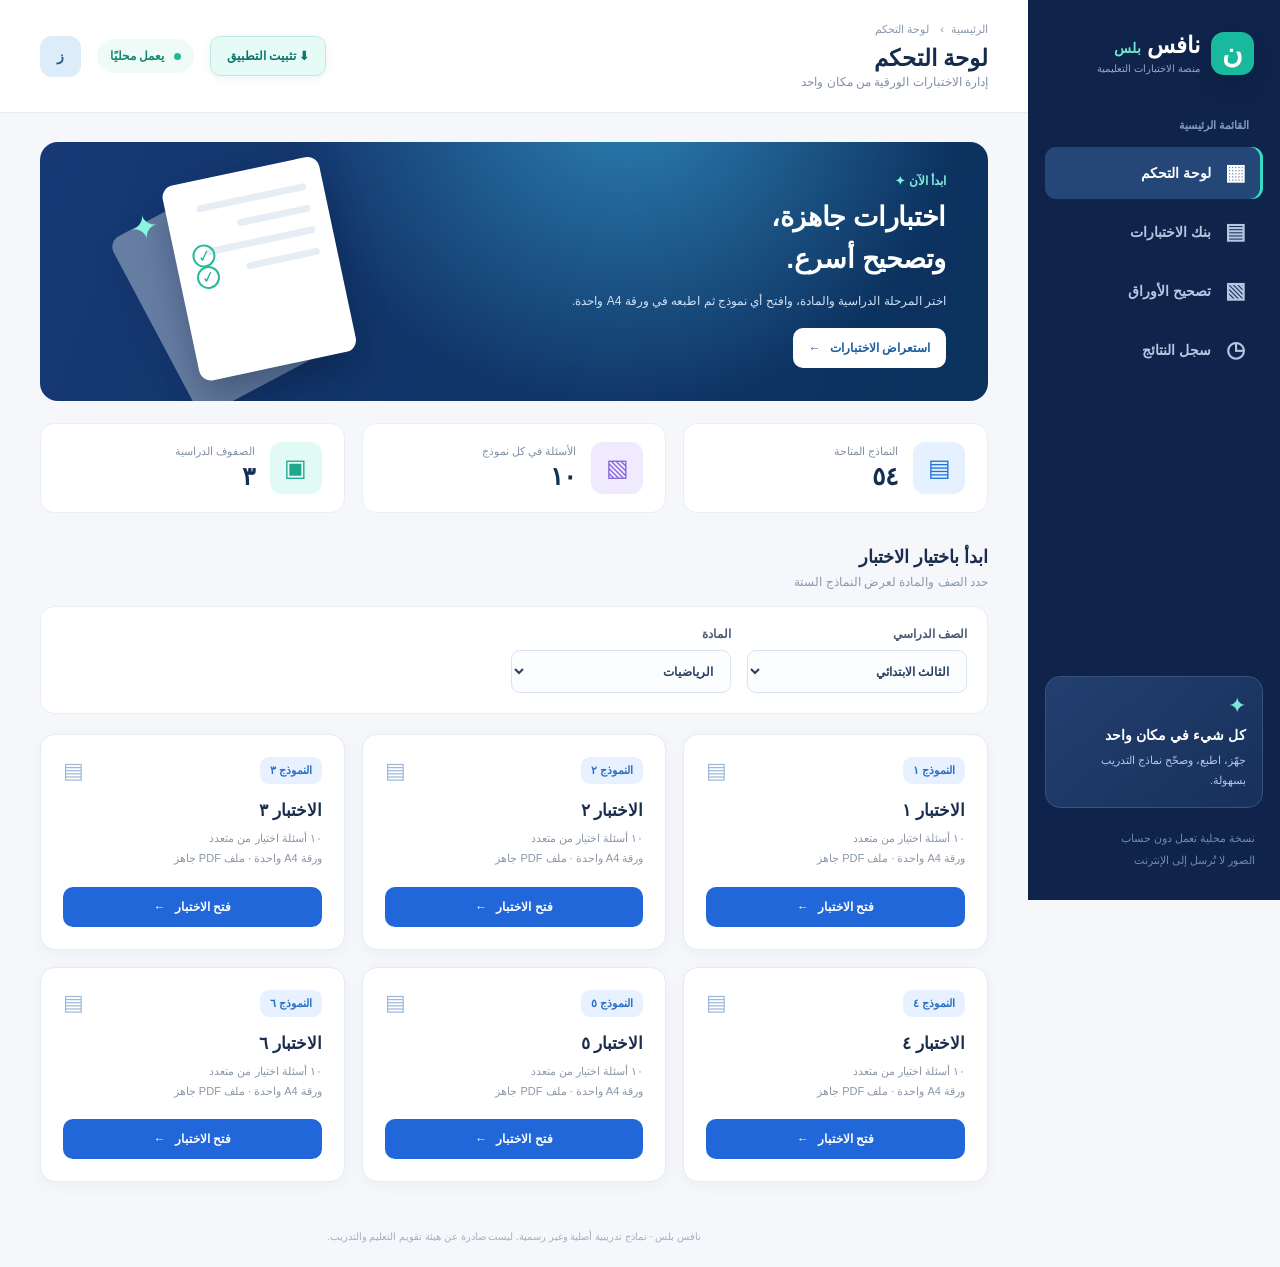
==== index.html @ 35085c88 "Add files via upload" ====
<!doctype html>
<html lang="ar" dir="rtl">
<head>
  <meta charset="utf-8">
  <meta name="viewport" content="width=device-width,initial-scale=1">
  <meta name="theme-color" content="#10234b">
  <link rel="manifest" href="./manifest.webmanifest">
  <link rel="icon" type="image/png" href="./icons/favicon.png">
  <link rel="apple-touch-icon" href="./icons/apple-touch-icon.png">
  <meta name="apple-mobile-web-app-capable" content="yes">
  <meta name="apple-mobile-web-app-status-bar-style" content="default">
  <meta name="apple-mobile-web-app-title" content="نافس بلس">
  <title>نافس بلس | منصة نماذج الاختبارات</title>
  <style>
:root{font-family:Tahoma,Arial,"Noto Sans Arabic",sans-serif;color:#1a2d4d;background:#f5f7fb;font-size:14px}*{box-sizing:border-box}body{margin:0}button,input,select{font:inherit}button,a{cursor:pointer}button{border:0}a{text-decoration:none}h1,h2,h3,p{margin-top:0}.hidden{display:none!important}.app-layout{min-height:100vh;display:flex}.sidebar{width:252px;flex:none;background:#10234b;color:#d3e2f7;min-height:100vh;padding:29px 17px;display:flex;flex-direction:column;position:sticky;top:0;height:100vh}.brand{display:flex;align-items:center;gap:11px;padding:3px 9px 29px}.brand-mark{display:grid;place-items:center;width:43px;height:43px;border-radius:13px;background:#18b99c;color:#fff;font-size:28px;font-weight:bold;box-shadow:0 12px 22px #0819365c}.brand-name{font-size:23px;color:#fff;font-weight:800}.brand-name span{color:#6ee6cf;font-size:14px}.brand small{color:#91a8c9;font-size:10px}.nav-title{color:#819abf;font-size:11px;font-weight:700;margin:15px 14px}.nav-list{display:grid;gap:7px}.nav-item{width:100%;text-align:right;display:flex;align-items:center;gap:12px;border-radius:11px;background:transparent;color:#b5c8e3;padding:13px 15px;font-weight:700}.nav-item:hover{background:#1b3466}.nav-item.selected{background:#244777;color:white;box-shadow:inset -3px 0 #33dcc3}.nav-icon{font-size:22px;width:25px;text-align:center;font-family:Arial}.sidebar-note{margin-top:auto;border:1px solid #37547d;border-radius:15px;padding:16px;background:linear-gradient(140deg,#233f70,#17315b)}.sidebar-note-icon{font-size:22px;color:#79e6db}.sidebar-note strong{color:#fff;display:block;margin:8px 0}.sidebar-note p{font-size:11px;color:#b3c7e7;line-height:1.8;margin:0}.sidebar-bottom{font-size:11px;color:#708bab;line-height:2;padding:19px 8px 0}.workspace{flex:1;min-width:0}.app-header{height:113px;background:white;border-bottom:1px solid #e8edf5;display:flex;align-items:center;justify-content:space-between;padding:18px 40px;gap:20px}.breadcrumbs{color:#8998af;font-size:11px;margin-bottom:9px}.breadcrumbs span{margin:0 4px}.app-header h1{font-size:23px;font-weight:800;margin:0 0 3px;color:#172b4d}.header-sub{font-size:12px;color:#8290a7;margin:0}.header-right{display:flex;gap:16px;align-items:center}.offline-chip{background:#effbf7;color:#198773;padding:10px 13px;border-radius:20px;font-size:12px;font-weight:700}.green-dot{width:7px;height:7px;border-radius:100%;display:inline-block;background:#20b996;margin-left:6px}.user-circle{width:41px;height:41px;border-radius:12px;background:#dcecf8;color:#27578c;font-weight:900}.main-content{padding:29px 40px;max-width:1440px;margin:auto;min-height:calc(100vh - 165px)}.welcome-banner{display:flex;justify-content:space-between;overflow:hidden;position:relative;color:white;padding:32px 42px;border-radius:18px;background:radial-gradient(circle at 62% -25%,#2d83b5 0,transparent 50%),linear-gradient(110deg,#173975,#0b315c);min-height:259px}.eyebrow{font-weight:bold;color:#85ede0;margin-bottom:9px;font-size:12px}.welcome-banner h2{font-size:27px;line-height:1.55;letter-spacing:-.3px;margin:0 0 8px}.welcome-banner p{max-width:420px;color:#d1e2f6;font-size:12px;line-height:2;margin:0 0 15px}.banner-art{position:absolute;left:11%;top:27px;width:235px;height:225px;transform:rotate(-12deg)}.paper-illustration{position:absolute;width:160px;height:199px;background:#fff;border-radius:12px;box-shadow:0 18px 35px #07193355}.p-back{left:0;top:16px;transform:rotate(-16deg);opacity:.35}.p-front{left:38px;top:0;padding:25px 17px}.fake-line{height:7px;width:75px;background:#e7edf5;margin-bottom:15px;border-radius:7px}.fake-line.long{width:112px}.fake-circle{width:23px;height:23px;border-radius:50%;border:2px solid #26b99a;color:#25b399;font-size:16px;display:grid;place-items:center;float:left;margin-top:-5px}.sparkle{position:absolute;left:0;top:15px;font-size:34px;color:#87f8df}.btn{min-height:40px;display:inline-flex;align-items:center;justify-content:center;gap:9px;border-radius:10px;padding:10px 16px;font-weight:750;font-size:12px;transition:transform .12s,box-shadow .12s;white-space:nowrap}.btn:hover{transform:translateY(-1px);box-shadow:0 6px 14px #13346622}.primary-btn{background:#2167d9;color:#fff}.teal-btn{background:#dff9f5;color:#088f7c}.white-btn{background:white;color:#1c5d9c}.outline-btn{border:1px solid #d9e5f3;background:white;color:#376088}.text-btn{background:transparent;color:#396baa;font-weight:bold;padding:10px}.full-width{width:100%}.stats{display:grid;grid-template-columns:repeat(3,minmax(0,1fr));gap:17px;margin:22px 0 33px}.stat{display:flex;align-items:center;gap:15px;border:1px solid #e9edf5;background:white;padding:18px 22px;border-radius:14px}.stat-icon{display:grid;place-items:center;border-radius:12px;font-size:24px;width:52px;height:52px;flex:none}.stat-icon.blue{background:#e5f1ff;color:#2273d7}.stat-icon.purple{background:#f0eaff;color:#8366d9}.stat-icon.green{background:#e2faf5;color:#20a78d}.stat small{display:block;color:#8291a6;font-size:11px}.stat strong{display:block;font-size:25px;color:#152f54;margin-top:4px}.section-head{display:flex;align-items:center;justify-content:space-between;gap:16px;margin:0 0 17px}.section-head h2{font-size:18px;margin:0 0 7px}.section-head p{font-size:12px;color:#8b98ab;margin:0}.tag{font-weight:bold;border-radius:20px;padding:9px 13px;font-size:11px;display:inline-block}.tag-blue{background:#e6f0fd;color:#3269b1}.tag-green{background:#e4f7ee;color:#148c67}.selectors{display:flex;flex-wrap:wrap;gap:16px;background:white;border-radius:14px;padding:20px;border:1px solid #e8edf6;margin-bottom:20px}.selectors label{display:grid;gap:9px;min-width:220px;color:#4c5b75;font-weight:800;font-size:12px}.selectors select,.grade-config select,.student-name input{height:43px;outline:none;border-radius:9px;background:#fbfdff;padding:0 13px;border:1px solid #dae4f1;color:#294063}.selectors select:focus,.grade-config select:focus,.student-name input:focus{border-color:#3980dc;box-shadow:0 0 0 3px #2977db18}.exam-grid{display:grid;grid-template-columns:repeat(3,minmax(0,1fr));gap:17px}.exam-card{background:white;border:1px solid #e4ebf4;border-radius:15px;padding:22px;box-shadow:0 4px 16px #1a35500a;transition:border-color .2s,transform .2s}.exam-card:hover{border-color:#9abbe8;transform:translateY(-2px)}.exam-card-top{display:flex;align-items:center;justify-content:space-between}.exam-number{font-weight:800;background:#e8f1ff;color:#2b70c4;border-radius:9px;padding:7px 10px;font-size:11px}.exam-card-icon{font-size:22px;color:#9cb9db}.exam-card h3{margin:16px 0 7px;font-size:17px}.exam-card p{color:#8b97a8;font-size:11px;line-height:1.85;margin:0 0 18px}.exam-card .btn{width:100%}.detail-toolbar{display:flex;justify-content:space-between;align-items:center;margin:0 0 18px}.detail-intro{background:white;border:1px solid #e6ecf4;border-radius:14px;padding:21px 25px;display:flex;align-items:center;justify-content:space-between;gap:15px}.detail-intro h2{font-size:18px;margin-bottom:7px}.detail-intro p{margin:0;color:#8b97ab;font-size:12px}.detail-actions{display:flex;flex-wrap:wrap;gap:8px}.paper-scroll{overflow-x:auto;padding:26px 4px}.exam-sheet{width:210mm;height:297mm;background:white;box-shadow:0 14px 42px #122a4b1e;margin:0 auto;flex:none;color:#182e4b;font-family:Tahoma,Arial,"Noto Sans Arabic",sans-serif;font-size:10.5pt;direction:rtl;position:relative;overflow:hidden;padding:11mm 14mm 9mm}.sheet-topline{display:flex;justify-content:space-between;align-items:center;height:11mm;border-bottom:1px solid #c6d6e2;color:#657a8c;font-size:8pt}.sheet-logo{font-weight:900;color:#153f73;font-size:14pt}.sheet-logo i{font-style:normal;color:#20ae95}.sheet-head{text-align:center;height:37mm;padding:3mm 0 1.5mm}.sheet-head h2{font-size:16pt;margin:0 0 2mm}.sheet-head p{font-size:9pt;color:#547086;margin:0}.sheet-data{display:flex;justify-content:space-between;gap:6mm;font-size:9pt;margin-top:4mm;color:#29435b}.sheet-instr{background:#f4f8fc;border:1px solid #dde8f0;border-radius:5px;padding:2.3mm 3mm;font-size:8.7pt;height:10mm;display:flex;align-items:center;margin-bottom:1.5mm}.questions-list{height:201mm;display:grid;grid-template-rows:repeat(10,minmax(0,1fr))}.question-line{min-height:0;padding:1.15mm 1mm;border-bottom:1px dashed #d9e1e8;display:flex;flex-direction:column;justify-content:center;gap:1.9mm}.question-text{font-weight:700;font-size:9.7pt;line-height:1.45;white-space:normal}.opt-list{display:grid;grid-template-columns:repeat(4,minmax(0,1fr));gap:2.1mm;align-items:start}.opt{display:flex;align-items:flex-start;gap:1.6mm;min-width:0;font-size:8.3pt;line-height:1.4;color:#344c61}.opt .label-text{overflow-wrap:anywhere}.bubble{width:4.4mm;height:4.4mm;border:1.25px solid #263e53;border-radius:50%;display:inline-block;flex:none;background:#fff}.sheet-end{height:13mm;display:flex;align-items:center;justify-content:space-between;font-size:8.5pt;color:#71849b}.sheet-code{font-family:Arial,sans-serif;letter-spacing:.4px;direction:ltr}.hint-card{display:flex;align-items:center;gap:13px;border:1px solid #cbe5ea;background:#eefbfa;border-radius:12px;padding:17px 20px;color:#386d75;line-height:1.8;font-size:12px}.hint-card strong{color:#166b71;white-space:nowrap}.grade-panel{background:white;border:1px solid #e7edf5;border-radius:16px;padding:23px;margin-bottom:20px}.grade-config{display:grid;grid-template-columns:repeat(3,minmax(0,1fr));gap:15px}.grade-config label,.student-name{display:grid;gap:9px;color:#506781;font-size:12px;font-weight:800}.student-name{max-width:440px;margin:20px 0}.student-name span{color:#a1acbb;font-size:10px;font-weight:normal}.drop-area{border:2px dashed #bfd1e6;background:#f9fbff;border-radius:14px;display:grid;place-items:center;text-align:center;padding:33px 18px}.drop-area.drag-over{background:#ecf9f7;border-color:#29b89f}.drop-icon{display:grid;place-items:center;width:57px;height:57px;background:#e7f1ff;color:#477bc2;font-size:31px;border-radius:13px;margin-bottom:14px}.drop-area strong{font-size:16px}.drop-area p{font-size:12px;color:#8c9bac;margin:10px 0 17px}.button-row{display:flex;align-items:center;gap:10px;justify-content:center;flex-wrap:wrap}.sr-input{position:absolute;width:1px;height:1px;opacity:0;overflow:hidden}.scan-layout{display:grid;grid-template-columns:minmax(0,1.3fr) minmax(240px,.7fr);gap:20px;margin:25px 0}.scan-photo{border:1px solid #e5ebf4;border-radius:13px;padding:12px;min-width:0}.scan-photo-top{display:flex;align-items:center;justify-content:space-between;padding:4px 7px 10px}.scan-photo canvas{display:block;width:100%;height:auto;cursor:crosshair;border-radius:7px;border:1px solid #d7e0eb;max-height:none;object-fit:fill}.scan-steps{border:1px solid #dfe9f4;background:#f8fbfe;border-radius:13px;padding:19px}.step-count{font-size:11px;color:#2167d9;font-weight:800}.scan-steps h3{font-size:17px;margin:12px 0}.scan-steps p{font-size:12px;color:#688098;line-height:1.9}.corner-guide{display:grid;gap:10px;margin:15px 0}.corner-guide span{background:white;border:1px solid #e5ecf4;border-radius:8px;padding:9px 12px;font-size:12px}.scan-steps .muted{font-size:11px}.small-message{color:#637f98;font-size:11px;margin-top:14px;text-align:center}.review-head{display:flex;justify-content:space-between;align-items:center;margin:24px 0 15px}.review-head h3{font-size:17px;margin-bottom:6px}.review-head p{font-size:12px;color:#8094ab;margin:0}.score-box{background:#e5faf4;color:#0d866d;border-radius:12px;font-size:21px;font-weight:900;padding:15px 22px;direction:ltr}.review-grid{display:grid;grid-template-columns:repeat(2,minmax(0,1fr));gap:12px}.review-item{border:1px solid #e6edf4;padding:15px;border-radius:10px}.review-item-head{display:flex;justify-content:space-between;align-items:center;gap:9px;font-size:12px;font-weight:800}.mark-chip{font-size:10px;padding:5px 8px;border-radius:7px;background:#f1f5f9;color:#667c91}.mark-chip.correct{background:#dff9ed;color:#00895b}.mark-chip.incorrect{background:#ffede8;color:#c65b3a}.answer-choices{display:flex;flex-wrap:wrap;gap:6px;margin:12px 0 8px}.answer-choices button{border:1px solid #e0e7f0;border-radius:8px;background:#f9fbff;padding:6px 10px;color:#4c6584;min-width:40px}.answer-choices button.picked{background:#dfeeff;border-color:#2582db;color:#185bad;font-weight:bold}.answer-key-note{font-size:10px;color:#8a9daf}.review-footer{display:flex;justify-content:space-between;align-items:center;gap:10px;margin-top:17px;flex-wrap:wrap}.muted{color:#91a1b4;font-size:12px}.history-box{background:white;border:1px solid #e9edf5;border-radius:14px;min-height:230px;padding:23px;overflow:auto}.empty-state{display:grid;place-items:center;text-align:center;min-height:180px;color:#869bb2;gap:7px}.empty-state strong{color:#426182;font-size:16px}.result-table{border-collapse:collapse;width:100%;font-size:12px}.result-table th,.result-table td{text-align:right;padding:12px;border-bottom:1px solid #eef1f6;white-space:nowrap}.result-table th{color:#6a829e;background:#f6f9fc}.result-table td{color:#344761}.app-footer{font-size:10px;color:#a5b0c0;text-align:center;padding:20px 12px 25px}.toast{position:fixed;left:25px;bottom:25px;background:#12365e;color:white;border-radius:11px;padding:12px 18px;box-shadow:0 8px 24px #071d4555;font-size:12px;max-width:400px;transform:translateY(130px);opacity:0;transition:opacity .2s,transform .2s;z-index:100}.toast.show{transform:translateY(0);opacity:1}#printRoot{display:none}#measureBox{position:absolute;top:-3000px;left:-3000px;visibility:hidden;pointer-events:none}#measureBox .exam-sheet{box-shadow:none}
@media(max-width:1150px){.sidebar{width:210px}.main-content{padding:25px}.app-header{padding:19px 25px}.exam-grid{grid-template-columns:repeat(2,minmax(0,1fr))}.banner-art{left:5%}.detail-intro{display:block}.detail-actions{margin-top:18px}}
@media(max-width:740px){.app-layout{display:block}.sidebar{height:auto;min-height:0;width:100%;position:static;padding:10px 14px;display:block}.brand{padding:5px 0 10px}.brand-mark{width:36px;height:36px}.brand-name{font-size:19px}.nav-title,.sidebar-note,.sidebar-bottom{display:none}.nav-list{display:flex;gap:3px;overflow-x:auto}.nav-item{white-space:nowrap;width:auto;padding:10px;font-size:11px}.nav-icon{font-size:16px;width:auto}.app-header{height:auto;padding:15px 18px}.app-header h1{font-size:19px}.header-sub{display:none}.main-content{padding:16px}.header-right{gap:4px}.offline-chip{display:none}.welcome-banner{padding:22px;min-height:230px}.welcome-banner h2{font-size:23px}.banner-art{opacity:.18;left:-20px}.stats{grid-template-columns:repeat(3,minmax(0,1fr));gap:6px;margin:12px 0 24px}.stat{padding:11px 8px;gap:7px}.stat-icon{display:none}.stat small{font-size:9px}.stat strong{font-size:20px}.exam-grid,.review-grid{grid-template-columns:1fr}.selectors{display:grid}.selectors label{min-width:0}.grade-config{grid-template-columns:1fr}.scan-layout{grid-template-columns:1fr}.detail-actions{gap:6px}.detail-actions .btn{padding:9px;font-size:11px}.paper-scroll{padding:10px 0}.exam-sheet{margin:0;transform-origin:top right}.hint-card{display:block}.hint-card strong{display:block;margin-bottom:5px}}
@page{size:A4;margin:0}
@media print{
  html,body{margin:0!important;padding:0!important;background:white!important;-webkit-print-color-adjust:exact;print-color-adjust:exact}
  .app-layout,#measureBox,.toast{display:none!important}
  #printRoot{display:block!important;margin:0!important;padding:0!important;position:absolute!important;top:0;left:0;width:210mm;height:297mm}
  #printRoot .exam-sheet{display:block!important;position:static!important;margin:0!important;box-shadow:none!important;transform:none!important;width:210mm!important;height:297mm!important;overflow:hidden!important}
}


/* Install prompt and mobile platform instructions. */
.install-btn{background:#e7fbf6;color:#0a756b;border:1px solid #beece3;box-shadow:0 2px 10px #2c696a14}
.install-btn[hidden],.install-panel[hidden]{display:none!important}
.install-panel{position:fixed;inset:0;background:rgba(8,22,46,.50);z-index:5000;display:flex;justify-content:center;align-items:center;padding:18px}
.install-dialog{background:#fff;color:#193351;width:min(100%,480px);border-radius:20px;padding:27px 26px 24px;box-shadow:0 24px 90px #0a1e3650;line-height:1.85}
.install-dialog h2{font-size:22px;margin:0 0 7px}
.install-dialog p{font-size:14px;line-height:2;color:#536983;margin:0 0 19px}
.install-dialog .btn{min-width:120px}
@media(max-width:740px){.app-header .header-right{gap:8px}.install-btn{padding:8px 10px;font-size:11px;min-height:35px}.install-dialog{padding:22px}}
</style>
</head>
<body>
<div class="app-layout">
  <aside class="sidebar" id="sidebar">
    <div class="brand"><div class="brand-mark">ن</div><div><div class="brand-name">نافس <span>بلس</span></div><small>منصة الاختبارات التعليمية</small></div></div>
    <div class="nav-title">القائمة الرئيسية</div>
    <nav class="nav-list" aria-label="القائمة الرئيسية">
      <button class="nav-item selected" data-view="home"><span class="nav-icon">▦</span> لوحة التحكم</button>
      <button class="nav-item" data-view="exams"><span class="nav-icon">▤</span> بنك الاختبارات</button>
      <button class="nav-item" data-view="grading"><span class="nav-icon">▧</span> تصحيح الأوراق</button>
      <button class="nav-item" data-view="history"><span class="nav-icon">◷</span> سجل النتائج</button>
    </nav>
    <div class="sidebar-note"><div class="sidebar-note-icon">✦</div><strong>كل شيء في مكان واحد</strong><p>جهّز، اطبع، وصحّح نماذج التدريب بسهولة.</p></div>
    <div class="sidebar-bottom">نسخة محلية تعمل دون حساب<br>الصور لا تُرسل إلى الإنترنت</div>
  </aside>

  <div class="workspace">
    <header class="app-header">
      <div><div class="breadcrumbs">الرئيسية <span>›</span> <span id="crumb">لوحة التحكم</span></div><h1 id="pageTitle">لوحة التحكم</h1><p class="header-sub" id="headerSub">إدارة الاختبارات الورقية من مكان واحد</p></div>
      <div class="header-right"><button id="installAppBtn" type="button" class="btn install-btn">⬇ تثبيت التطبيق</button><span class="offline-chip"><span class="green-dot"></span> يعمل محليًا</span><button class="user-circle" title="وضع الزائر" aria-label="وضع الزائر">ز</button></div>
    </header>

    <main class="main-content">
      <section id="view-home" class="view">
        <div class="welcome-banner"><div><div class="eyebrow">ابدأ الآن ✦</div><h2>اختبارات جاهزة،<br> وتصحيح أسرع.</h2><p>اختر المرحلة الدراسية والمادة، وافتح أي نموذج ثم اطبعه في ورقة A4 واحدة.</p><button id="welcomeStart" class="btn white-btn">استعراض الاختبارات <span>←</span></button></div><div class="banner-art" aria-hidden="true"><div class="paper-illustration p-back"></div><div class="paper-illustration p-front"><div class="fake-line long"></div><div class="fake-line"></div><div class="fake-circle">✓</div><div class="fake-line long"></div><div class="fake-circle">✓</div><div class="fake-line"></div></div><div class="sparkle">✦</div></div></div>
        <div class="stats"><div class="stat"><span class="stat-icon blue">▤</span><div><small>النماذج المتاحة</small><strong>٥٤</strong></div></div><div class="stat"><span class="stat-icon purple">▧</span><div><small>الأسئلة في كل نموذج</small><strong>١٠</strong></div></div><div class="stat"><span class="stat-icon green">▣</span><div><small>الصفوف الدراسية</small><strong>٣</strong></div></div></div>
        <div class="section-head"><div><h2>ابدأ باختيار الاختبار</h2><p>حدد الصف والمادة لعرض النماذج الستة</p></div></div>
        <div id="homeSelectors" class="selectors"></div>
        <div id="homeCards" class="exam-grid"></div>
      </section>

      <section id="view-exams" class="view hidden">
        <div class="section-head"><div><h2>بنك الاختبارات</h2><p>تصفّح النماذج التدريبية حسب الصف والمادة</p></div><span class="tag tag-blue">٦ نماذج لكل مادة</span></div>
        <div id="examSelectors" class="selectors"></div>
        <div id="examCards" class="exam-grid"></div>
      </section>

      <section id="view-detail" class="view hidden">
        <div class="detail-toolbar"><button class="text-btn" id="backToExams">→ رجوع للنماذج</button><span class="tag tag-blue" id="examBreadcrumb"></span></div>
        <div class="detail-intro"><div><h2 id="detailTitle">معاينة ورقة الاختبار</h2><p>ورقة واحدة بحجم A4 ومخصصة للتظليل والتصحيح من الصورة.</p></div><div class="detail-actions"><button id="printBtn" class="btn outline-btn">🖨 طباعة</button><a id="downloadBtn" class="btn primary-btn" href="#" download>↓ حفظ PDF</a><button id="gradeThisBtn" class="btn teal-btn">▧ تصحيح ورقة</button></div></div>
        <div class="paper-scroll"><div id="examSheet" class="exam-sheet"></div></div>
        <div class="hint-card"><strong>نصيحة قبل التصحيح</strong><span>اطبع الورقة بحجم A4 (المقياس ١٠٠٪)، واطلب من الطالب تظليل دائرة واحدة لكل سؤال بالقلم الداكن.</span></div>
      </section>

      <section id="view-grading" class="view hidden">
        <div class="section-head"><div><h2>تصحيح ورقة الطالب</h2><p>ارفع صورة الورقة ثم حدّد زواياها الأربع لقراءة الدوائر المظللة.</p></div><span class="tag tag-green">معالجة داخل جهازك</span></div>
        <div class="grade-panel">
          <div class="grade-config"><label>الصف الدراسي<select id="scanGrade"></select></label><label>المادة<select id="scanSubject"></select></label><label>رقم النموذج<select id="scanExam"></select></label></div>
          <label class="student-name">اسم الطالب <span>(اختياري)</span><input id="studentName" type="text" autocomplete="off" placeholder="اكتب اسم الطالب"></label>
          <div class="drop-area" id="dropZone"><div class="drop-icon">▧</div><strong>اختر صورة ورقة الطالب</strong><p>صورة واضحة للورقة كاملة، بصيغة JPG أو PNG</p><div class="button-row"><label for="imageInput" class="btn primary-btn upload-action">↑ رفع صورة</label><button id="manualBtn" class="btn outline-btn">تصحيح يدوي</button></div><input id="imageInput" type="file" accept="image/*" class="sr-input"></div>
          <div id="scanWorkspace" class="hidden"><div class="scan-layout"><div class="scan-photo"><div class="scan-photo-top"><strong>معاينة الصورة</strong><button id="resetCorners" class="text-btn">إعادة تحديد الزوايا</button></div><canvas id="photoCanvas" aria-label="انقر على أركان ورقة الاختبار" title="انقر على أركان الورقة بالترتيب المحدد"></canvas></div><div class="scan-steps"><span class="step-count">خطوة <span id="cornerCount">١</span> من ٤</span><h3>حدّد زوايا الورقة</h3><p>انقر على أركان الورقة في الصورة بهذا الترتيب:</p><div class="corner-guide"><span>١. العلوية اليسرى</span><span>٢. العلوية اليمنى</span><span>٣. السفلية اليمنى</span><span>٤. السفلية اليسرى</span></div><p class="muted">للحصول على نتيجة أفضل: ضع الورقة على سطح مستوٍ وصوّرها كاملة بإضاءة جيدة.</p><button id="scanNow" class="btn primary-btn full-width" disabled>قراءة الإجابات</button><div id="scanStatus" class="small-message">حدد الزاوية الأولى للبدء.</div></div></div></div>
          <div id="reviewPanel" class="hidden"><div class="review-head"><div><h3>مراجعة الإجابات</h3><p>تحقّق من النتائج وعدّل أي إجابة غير واضحة قبل الحفظ.</p></div><div class="score-box" id="scoreBox">٠ / ١٠</div></div><div id="reviewQuestions" class="review-grid"></div><div class="review-footer"><span id="unclearCount" class="muted"></span><div class="button-row"><button id="saveResult" class="btn primary-btn">حفظ النتيجة</button><button id="exportResult" class="btn outline-btn">تنزيل تقرير CSV</button></div></div></div>
        </div>
        <div class="hint-card"><strong>مهم</strong><span>هذه قراءة آلية للدوائر المظللة (OMR)، وليست ذكاءً اصطناعيًا لفهم الإجابات المكتوبة بخط اليد. راجع كل نتيجة قبل اعتمادها.</span></div>
      </section>

      <section id="view-history" class="view hidden"><div class="section-head"><div><h2>سجل النتائج المحفوظة</h2><p>تُحفظ النتائج على هذا المتصفح فقط، ويمكن تصديرها كملف CSV.</p></div><button id="exportHistory" class="btn outline-btn">↓ تصدير السجل</button></div><div id="historyContent" class="history-box"></div></section>
    </main>
    <footer class="app-footer">نافس بلس · نماذج تدريبية أصلية وغير رسمية. ليست صادرة عن هيئة تقويم التعليم والتدريب.</footer>
  </div>
</div>
<div id="printRoot"></div>
<div id="measureBox" aria-hidden="true"><div id="measureSheet" class="exam-sheet"></div></div>
<div id="installPanel" class="install-panel" hidden role="presentation">
  <section class="install-dialog" role="dialog" aria-modal="true" aria-labelledby="installTitle">
    <h2 id="installTitle">تثبيت نافس بلس على جهازك</h2>
    <p id="installInstructions">افتح التطبيق من رابط HTTPS في متصفحك لتثبيته.</p>
    <button class="btn primary-btn" id="closeInstallPanel" type="button">حسنًا</button>
  </section>
</div>
<div id="toast" class="toast" role="status" aria-live="polite"></div>
<script>
window.NAFIS_BANK={"3":{"math":[["ما ناتج ٧ + ٨؟",["١٣","١٤","١٥","١٦"],2],["ما ناتج ٦ × ٤؟",["٢٠","٢٤","٢٨","٣٠"],1],["ما نصف العدد ٣٠؟",["١٠","١٥","٢٠","٢٥"],1],["أي الأعداد أكبر؟",["١٠٢","١٢٠","١١٢","١٠٩"],1],["ما ناتج ٤٥ - ١٩؟",["٢٤","٢٦","٢٨","٣٠"],1],["كم ضلعًا للمثلث؟",["٣","٤","٥","٦"],0],["ما العدد التالي: ٥، ١٠، ١٥، ...؟",["١٨","٢٠","٢٥","٣٠"],1],["كم دقيقة في الساعة؟",["٣٠","٤٥","٦٠","٩٠"],2],["ما ناتج ٣٦ ÷ ٦؟",["٤","٥","٦","٧"],2],["ما محيط مربع طول ضلعه ٥ سم؟",["١٠","١٥","٢٠","٢٥"],2],["ما العدد السابق للعدد ٧٠٠؟",["٦٩٩","٧٠١","٦٩٠","٧٩٩"],0],["كم عشرات في العدد ٨٠؟",["٤","٦","٨","١٠"],2],["ما ناتج ٩ × ٣؟",["٢٤","٢٧","٣٠","٣٦"],1],["أي مما يلي عدد زوجي؟",["١٧","٣٣","٤٢","٥٥"],2],["ما ناتج ١٠٠ - ٣٥؟",["٥٥","٦٥","٧٥","٨٥"],1],["ما ربع العدد ٢٠؟",["٤","٥","١٠","١٥"],1],["ما الشكل الذي له أربعة أضلاع متساوية؟",["دائرة","مثلث","مربع","مستطيل غير مربع"],2],["كم سنتيمترًا في المتر؟",["١٠","٥٠","١٠٠","١٠٠٠"],2]],"arabic":[["ما مرادف كلمة «سعيد»؟",["حزين","فرح","غاضب","متعب"],1],["ما ضد كلمة «قريب»؟",["بعيد","سريع","جميل","صغير"],0],["أي الكلمات اسم؟",["يلعب","اكتب","مدرسة","يذهب"],2],["ما جمع كلمة «كتاب»؟",["كاتب","مكتبة","كتب","كتابة"],2],["اختر الجملة الصحيحة.",["الطلاب مجتهدون","الطلاب مجتهد","الطلاب مجتهدة","الطلاب مجتهدات"],0],["أي الكلمات تدل على زمان؟",["أمام","اليوم","تحت","خلف"],1],["ما مفرد كلمة «أشجار»؟",["شجرة","شجيرات","شجرات","شجري"],0],["ما علامة نهاية السؤال؟",[".","،","؟","!"],2],["أي الكلمات فعل ماضٍ؟",["يكتب","اكتب","كتب","كاتب"],2],["ما ضد كلمة «الصدق»؟",["الأمانة","الكذب","العدل","الوفاء"],1],["ما جمع كلمة «قلم»؟",["أقلام","قلمان","مقلمة","قلمًا"],0],["أي كلمة تبدأ بحرف «م»؟",["تفاح","مدرسة","بيت","شجرة"],1],["في جملة «السماء صافية»، ما الموصوف؟",["صافية","السماء","في","لا يوجد"],1],["ما ضد كلمة «مرتفع»؟",["عالٍ","منخفض","كبير","بعيد"],1],["أي الكلمات تدل على مكان؟",["غدًا","فوق","الآن","أمس"],1],["أكمل: «ذهبَ الولدُ ... المدرسة».",["إلى","منذ","لو","بل"],0],["ما مفرد كلمة «أصدقاء»؟",["صديقة","صديق","صدقة","صادقون"],1],["أي جملة تحتوي على أسلوب استفهام؟",["الجو جميل.","ما أجمل الجو!","هل قرأت الكتاب؟","اقرأ الكتاب."],2]],"science":[["ما مصدر الضوء الطبيعي للأرض؟",["القمر","الشمس","المصباح","البطارية"],1],["أي الأعضاء يضخ الدم؟",["الرئة","القلب","المعدة","الدماغ"],1],["ما حالة الماء عند التجمد؟",["غاز","سائل","صلب","بخار"],2],["ماذا تحتاج النباتات لصنع غذائها؟",["الضوء","البلاستيك","الحديد","الرمل فقط"],0],["ما الكوكب الذي نعيش عليه؟",["المريخ","الأرض","الزهرة","زحل"],1],["أي الحواس تستخدمها الأذن؟",["البصر","الشم","السمع","اللمس"],2],["ماذا يحدث للماء عند التسخين الشديد؟",["يتبخر","يتجمد","يتحول لحجر","يختفي نهائيًا"],0],["ما وظيفة الجذور؟",["امتصاص الماء","إنتاج الصوت","الطيران","إنتاج الضوء"],0],["أي مما يلي كائن حي؟",["صخرة","قلم","شجرة","كرسي"],2],["أي المواد تنجذب للمغناطيس عادة؟",["الخشب","الحديد","الزجاج","الورق"],1],["ما العضو المستخدم للتنفس؟",["القلب","الرئتان","الكبد","المعدة"],1],["أي الحيوانات يضع البيض؟",["القطة","العصفور","الحصان","الأرنب"],1],["ما المصدر الأساسي للماء في الأنهار؟",["المطر","الرمل","الرياح","الضوء"],0],["أي المواد شفافة؟",["الخشب","الحجر","الزجاج الصافي","الحديد"],2],["ما وظيفة الهيكل العظمي؟",["الهضم","دعم الجسم","صنع الغذاء","توليد الضوء"],1],["ما الذي يجذب الأجسام نحو الأرض؟",["الحرارة","الضوء","الجاذبية","الصوت"],2],["ما التغير الذي يصنعه تبريد الماء بشدة؟",["التبخر","التجمد","الاحتراق","التكاثف فقط"],1],["أي الكواكب أقرب إلى الشمس؟",["الأرض","عطارد","المشتري","نبتون"],1]]},"6":{"math":[["ما ناتج ٣/٤ + ١/٤؟",["١/٢","١","٣/٨","٢"],1],["ما ناتج ١٢ × ١٥؟",["١٢٠","١٥٠","١٨٠","٢٠٠"],2],["كم يساوي ٢٥٪ من ٢٠٠؟",["٢٥","٤٠","٥٠","٧٥"],2],["ما مساحة مستطيل طوله ٨ وعرضه ٥ سم؟",["١٣","٢٦","٤٠","٨٠"],2],["ما ناتج ٣٫٥ + ٢٫٧؟",["٥٫٢","٦٫٢","٦٫٧","٧٫٢"],1],["ما القاسم المشترك الأكبر للعددين ١٢ و١٨؟",["٣","٦","٩","١٢"],1],["ما ناتج ١٤٤ ÷ ١٢؟",["١٠","١١","١٢","١٤"],2],["كم يساوي ٢/٥ من ٣٠؟",["٦","١٠","١٢","١٥"],2],["ما قيمة ٧²؟",["١٤","٤٢","٤٩","٧٧"],2],["إذا كان ٣س = ٢١، فما قيمة س؟",["٦","٧","٨","٩"],1],["ما متوسط الأعداد: ٤، ٦، ٨؟",["٥","٦","٧","٨"],1],["ما محيط مستطيل طوله ٩ وعرضه ٤؟",["١٣","٢٦","٣٦","٤٠"],1],["أي كسور الآتية أكبر؟",["١/٢","١/٤","١/٨","١/١٠"],0],["ما ناتج ٥ × (٦ + ٢)؟",["٣٢","٣٨","٤٠","٤٨"],2],["ما العدد التالي: ٢، ٤، ٨، ١٦، ...؟",["٢٠","٢٤","٣٠","٣٢"],3],["ما حجم مكعب طول حرفه ٣ سم؟",["٩","١٨","٢٧","٣٦"],2],["ما ناتج ٧٫٢ - ٣٫٨؟",["٣٫٤","٣٫٦","٤٫٤","٤٫٦"],0],["ما الكسر المكافئ لـ ١/٢؟",["٢/٣","٣/٦","٤/٦","٣/٤"],1]],"arabic":[["في جملة «قرأ الطالب القصة»، ما المفعول به؟",["قرأ","الطالب","القصة","لا يوجد"],2],["ما مرادف كلمة «شاسع»؟",["ضيق","واسع","قصير","قريب"],1],["ما ضد كلمة «التعاون»؟",["التآزر","التنافس","التخاذل","الاحترام"],2],["أي الجمل تتضمن فعلًا مضارعًا؟",["سافر أبي.","يسافر أبي.","سافروا.","السفر جميل."],1],["أي كلمة جمع مؤنث سالم؟",["معلمات","رجال","أطفال","كتب"],0],["ما نوع كلمة «في»؟",["اسم","فعل","حرف جر","ظرف زمان"],2],["أي الجمل استخدمت علامة التعجب استخدامًا مناسبًا؟",["أين كتابك!","ما أجمل الحديقة!","ذهبت للمدرسة!","هل أتيت!"],1],["ما مرادف كلمة «الإصرار»؟",["التردد","العزيمة","التعب","النسيان"],1],["اختر الجملة الاسمية.",["وصل القطار.","حضر المعلم.","العلم نور.","اكتب الدرس."],2],["ما نوع الفعل «استمع»؟",["ماضٍ","مضارع","أمر","اسم"],0],["ما مفرد كلمة «مصابيح»؟",["مصباح","صباح","مصباحون","مصابيح"],0],["أي الكلمات كتبت همزتها على ألف؟",["إيمان","سؤال","بئر","شيء"],0],["في «المطر غزير»، ما الخبر؟",["المطر","غزير","ال","لا يوجد"],1],["ما ضد كلمة «النادر»؟",["القليل","المألوف","الغريب","المفقود"],1],["أي الجمل فيها أسلوب نهي؟",["لا تهمل واجبك.","اجتهد في درسك.","هل فهمت؟","ليتني أنجح."],0],["ما جمع كلمة «مدينة»؟",["مدينتان","مدن","مديني","مدينة"],1],["ما مرادف كلمة «يتأمل»؟",["ينظر بتفكر","يجري","يصرخ","ينام"],0],["أي كلمة تدل على اسم مكان؟",["مكتبة","مكتوب","كتب","يكتب"],0]],"science":[["ما وحدة قياس القوة؟",["المتر","النيوتن","الواط","اللتر"],1],["ما العضية التي تنتج معظم طاقة الخلية؟",["النواة","الميتوكوندريا","الجدار الخلوي","الفجوة"],1],["ما التغير الذي يعد تفاعلًا كيميائيًا؟",["انصهار الثلج","تبخر الماء","صدأ الحديد","قطع الورق"],2],["ما الغاز الذي تحتاجه النباتات للبناء الضوئي؟",["الأكسجين","النيتروجين","ثاني أكسيد الكربون","الهيليوم"],2],["ما الكوكب المعروف بحلقاته الواضحة؟",["الزهرة","زحل","عطارد","الأرض"],1],["أي مما يلي موصل جيد للكهرباء؟",["الخشب","النحاس","البلاستيك","الزجاج"],1],["أي أجهزة الجسم ينقل الأكسجين والغذاء؟",["الدوري","الهيكلي","العصبي","الجلدي"],0],["ما وظيفة الأوراق في النبات؟",["امتصاص التربة","صنع الغذاء","تثبيت النبات","حماية الجذور"],1],["ماذا ينتج عن دوران الأرض حول محورها؟",["الفصول","الليل والنهار","المد والجزر فقط","السنة"],1],["ما الحالة التي تأخذ شكل الوعاء وحجمًا ثابتًا؟",["الصلبة","السائلة","الغازية","البلازما"],1],["ما العضو الذي ينقي الدم ويكون البول؟",["الكليتان","الرئتان","القلب","المعدة"],0],["ما اسم تحول بخار الماء إلى قطرات؟",["التبخر","التكاثف","الانصهار","التجمد"],1],["ما القوة التي تعارض حركة الأجسام المتلامسة؟",["الجاذبية","المغناطيسية","الاحتكاك","الدفع فقط"],2],["ما الجزء المسؤول عن التحكم في أنشطة الخلية؟",["النواة","الغشاء فقط","السيتوبلازم","الجدار"],0],["أي مصادر الطاقة متجدد؟",["الفحم","النفط","الرياح","الغاز الطبيعي"],2],["ما نوع العلاقة بين النحلة والزهرة غالبًا؟",["تطفل","تبادل منفعة","افتراس","تنافس فقط"],1],["ما وحدة قياس الكتلة؟",["الثانية","الكيلوجرام","المتر","اللتر"],1],["أي طبقات الأرض هي الطبقة الخارجية الصلبة؟",["اللب","الوشاح","القشرة","الغلاف الجوي"],2]]},"9":{"math":[["إذا كان ٢س + ٥ = ١٧، فما قيمة س؟",["٥","٦","٧","٨"],1],["ما ناتج (٣² + ٤²)؟",["١٢","١٨","٢٥","٤٩"],2],["ما ميل المستقيم المار بـ (٠،٠) و(٢،٦)؟",["٢","٣","٤","٦"],1],["إذا كان ٥س = ٤٠، فما قيمة س؟",["٦","٧","٨","٩"],2],["حل المعادلة س - ٩ = ١٣.",["٤","١٨","٢٢","٢٤"],2],["ما الجذر التربيعي للعدد ١٤٤؟",["١٠","١١","١٢","١٤"],2],["أي الأعداد غير نسبي؟",["١/٢","√٢","٠٫٧٥","٣"],1],["ما ناتج ٢³ × ٢²؟",["١٦","٢٤","٣٢","٦٤"],2],["إذا كان ص = ٣س + ٢، فما ص عندما س = ٤؟",["١٠","١٢","١٤","١٦"],2],["ما مساحة مثلث قاعدته ١٠ وارتفاعه ٦؟",["١٦","٣٠","٦٠","١٢٠"],1],["ما احتمال ظهور عدد زوجي عند رمي نرد عادل؟",["١/٦","١/٣","١/٢","٢/٣"],2],["ما قيمة |−٧|؟",["−٧","٠","٧","١٤"],2],["حل المتباينة س + ٣ > ٨.",["س > ٥","س < ٥","س > ١١","س < ١١"],0],["ما ناتج (س + ٢)(س + ٣)؟",["س² + ٥س + ٦","س² + ٦","س² + س + ٥","س² + ٦س + ٥"],0],["إذا تضاعف نصف قطر دائرة، فبكم تتضاعف المساحة؟",["مرتين","٣ مرات","٤ مرات","٨ مرات"],2],["ما ناتج ٠٫٢٥ × ٨٠؟",["١٠","١٥","٢٠","٢٥"],2],["ما العدد الذي يحقق ٣(س - ٢)=١٢؟",["٤","٥","٦","٨"],2],["ما متوسط القيم: ٥، ٧، ٩، ١١؟",["٧","٨","٩","١٠"],1]],"arabic":[["ما نوع الأسلوب في «لا تهمل واجبك»؟",["أمر","نهي","تعجب","نداء"],1],["أي الجمل تحتوي على مفعول مطلق؟",["نجح الطالب.","سار الرجل سيرًا سريعًا.","في البيت ضيف.","السماء صافية."],1],["ما معنى كلمة «تجلّى» في «تجلّى الحق»؟",["اختفى","ظهر","تأخر","ضعف"],1],["ما إعراب «المعلمُ» في «حضر المعلمُ»؟",["مفعول به","فاعل مرفوع","مبتدأ","خبر"],1],["اختر التعبير الأكثر ترابطًا.",["أحب القراءة لأنها توسع المعرفة.","أحب القراءة رغم أن.","أحب القراءة لكن لأن.","أحب القراءة ثم لأن."],0],["ما ضد كلمة «الازدهار»؟",["التقدم","النمو","التدهور","النجاح"],2],["أي الكلمات اسم فاعل؟",["مكتوب","كاتب","مكتب","كتاب"],1],["ما الغرض من الفكرة الرئيسة في النص؟",["شرح تفصيل صغير","تحديد الموضوع العام","ذكر مثال واحد","إعادة العنوان فقط"],1],["أي الجمل تحتوي على أسلوب شرط؟",["إن تدرس تنجح.","هل تدرس؟","ما أجمل العلم!","ادرس جيدًا."],0],["ما المرادف الأقرب لـ «الانضباط»؟",["الفوضى","الالتزام","التردد","النسيان"],1],["ما نوع «إنّ» في «إنّ العلم نور»؟",["حرف توكيد ونصب","حرف جر","فعل ماضٍ","اسم موصول"],0],["أي الجمل تتضمن تشبيهًا؟",["العلم نور.","البحر كمرآة صافية.","ذهب الطالب.","عاد المسافر."],1],["ما المقصود بالاستنتاج من النص؟",["نسخ العبارات","استخلاص معنى من أدلته","حفظ العنوان","تجاهل التفاصيل"],1],["أي كلمة اسم مفعول؟",["مفهوم","فاهم","يفهم","افهم"],0],["ما جمع التكسير لكلمة «عالم»؟",["عالمون","علمين","علماء","عالمات"],2],["ما وظيفة علامة الفاصلة المنقوطة «؛» غالبًا؟",["إنهاء الاستفهام","الفصل بين جملتين بينهما سبب ونتيجة","نهاية التعجب","بداية الحوار"],1],["أي الجمل تتضمن حالًا؟",["عاد الطالب مسرورًا.","المطر غزير.","في المدرسة طالب.","هذا بيت كبير."],0],["ما ضد «الإيجاز» في التعبير؟",["الاختصار","الإطناب","الوضوح","الدقة"],1]],"science":[["ما وظيفة الميتوكوندريا في الخلية؟",["صنع البروتين","إنتاج الطاقة","تخزين الصفات","نقل الإشارات"],1],["ما وحدة قياس شدة التيار الكهربائي؟",["الفولت","الأمبير","الأوم","الجول"],1],["ما الجسيم ذو الشحنة السالبة؟",["بروتون","نيوترون","إلكترون","نواة"],2],["ما اسم انقسام الخلية الذي ينتج خليتين متماثلتين؟",["الانقسام المتساوي","الانقسام المنصف","الإخصاب","التلقيح"],0],["إذا زادت المسافة في زمن ثابت، فما الذي يحدث للسرعة؟",["تقل","تزيد","تبقى دائمًا ثابتة","تصبح صفرًا"],1],["أي مما يلي مثال على تغير كيميائي؟",["ذوبان الجليد","احتراق الخشب","تبخر الماء","تقطيع الورق"],1],["ما دور الحمض النووي DNA؟",["نقل الأكسجين","حمل المعلومات الوراثية","هضم الغذاء","توليد الحرارة"],1],["ما الرقم الهيدروجيني للمحلول المتعادل تقريبًا؟",["١","٣","٧","١٤"],2],["ما قانون حساب الكثافة؟",["الكتلة ÷ الحجم","الحجم ÷ الكتلة","الكتلة × الحجم","القوة ÷ المسافة"],0],["ما العضية التي تصنع البروتينات؟",["الريبوسومات","الفجوات","الليزوسومات","الجدار"],0],["ما نوع الطاقة المخزنة في جسم مرتفع؟",["حركية","وضع","صوتية","ضوئية"],1],["ما نوع الروابط التي تنتج عن مشاركة الإلكترونات؟",["أيونية","تساهمية","فلزية","مغناطيسية"],1],["متى يحدث التكاثف؟",["يتحول الغاز إلى سائل","يتحول الصلب إلى غاز","يتحول السائل إلى صلب","يتحول الصلب إلى سائل"],0],["ما الجهاز المسؤول عن تنظيم استجابة الجسم السريعة؟",["الهضمي","العصبي","الهيكلي","التنفسي"],1],["ما اتجاه انتقال الحرارة تلقائيًا؟",["من البارد إلى الساخن","من الساخن إلى البارد","لا تنتقل","في اتجاه واحد دائمًا"],1],["ما الكمية التي تقاس بوحدة الواط؟",["القدرة","الكتلة","الضغط","الزمن"],0],["ما النتيجة العامة للانقسام المنصف؟",["خلايا متماثلة وراثيًا","خلايا بنصف عدد الكروموسومات","خليتان متماثلتان فقط","توقف النمو"],1],["ما العامل الذي يزيد سرعة التفاعل عادة؟",["خفض الحرارة دائمًا","زيادة درجة الحرارة","تقليل التلامس","إزالة المتفاعلات"],1]]}};

</script>
<script>
(()=>{
'use strict';
const $=id=>document.getElementById(id);
const BANK=window.NAFIS_BANK;
const grades={'3':'الثالث الابتدائي','6':'السادس الابتدائي','9':'الثالث المتوسط'};
const subjects={'math':'الرياضيات','arabic':'القراءة','science':'العلوم'};
const letters=['أ','ب','ج','د'];
const ar=n=>String(n).replace(/[0-9]/g,d=>'٠١٢٣٤٥٦٧٨٩'[d]);
const esc=s=>String(s).replace(/[&<>"']/g,c=>({'&':'&amp;','<':'&lt;','>':'&gt;','"':'&quot;',"'":'&#39;'}[c]));
const state={grade:'3',subject:'math',exam:1,view:'home',returnView:'home',photo:null,corners:[],answers:Array(10).fill(null),scores:null,scanConfidence:[]};
let toastTimeout;
let volatileHistory=[];
function toast(msg){const el=$('toast');el.textContent=msg;el.classList.add('show');clearTimeout(toastTimeout);toastTimeout=setTimeout(()=>el.classList.remove('show'),4500)}
function queryQuestions(g=state.grade,s=state.subject,e=state.exam){const pool=BANK[g][s];return Array.from({length:10},(_,i)=>pool[((e-1)*3+i*7)%pool.length]);}
function pdfPath(g=state.grade,s=state.subject,e=state.exam){return `pdf/g${g}_${s}_n${e}.pdf`}
function selectorMarkup(){return `<label>الصف الدراسي<select data-filter="grade">${Object.entries(grades).map(([k,v])=>`<option value="${k}" ${k===state.grade?'selected':''}>${v}</option>`).join('')}</select></label><label>المادة<select data-filter="subject">${Object.entries(subjects).map(([k,v])=>`<option value="${k}" ${k===state.subject?'selected':''}>${v}</option>`).join('')}</select></label>`}
function cardMarkup(i){return `<article class="exam-card"><div class="exam-card-top"><span class="exam-number">النموذج ${ar(i)}</span><span class="exam-card-icon">▤</span></div><h3>الاختبار ${ar(i)}</h3><p>١٠ أسئلة اختيار من متعدد<br>ورقة A4 واحدة · ملف PDF جاهز</p><button class="btn primary-btn open-exam" data-exam="${i}">فتح الاختبار <span>←</span></button></article>`}
function bindCards(area){area.querySelectorAll('.open-exam').forEach(el=>el.addEventListener('click',()=>openExam(Number(el.dataset.exam))))}
function renderCatalog(){['homeSelectors','examSelectors'].forEach(id=>{$(id).innerHTML=selectorMarkup();$(id).querySelectorAll('select').forEach(s=>s.addEventListener('change',ev=>{state[ev.target.dataset.filter]=ev.target.value;renderCatalog();syncScanSelectors();}));});['homeCards','examCards'].forEach(id=>{$(id).innerHTML=Array.from({length:6},(_,i)=>cardMarkup(i+1)).join('');bindCards($(id))})}
function showView(view){state.view=view;document.querySelectorAll('.view').forEach(el=>el.classList.toggle('hidden',el.id!==`view-${view}`));document.querySelectorAll('.nav-item').forEach(el=>el.classList.toggle('selected',el.dataset.view===(view==='detail'?'exams':view)));const info={home:['لوحة التحكم','إدارة الاختبارات الورقية من مكان واحد'],exams:['بنك الاختبارات','نماذج تدريبية جاهزة للطباعة'],detail:['معاينة الاختبار','طباعة وتحميل الورقة أو تصحيحها'],grading:['تصحيح الأوراق','قراءة الدوائر المظللة من صورة الورقة'],history:['سجل النتائج','عرض نتائج الطلاب المحفوظة في هذا المتصفح']}[view];$('pageTitle').textContent=info[0];$('crumb').textContent=info[0];$('headerSub').textContent=info[1];if(view==='history')renderHistory();window.scrollTo(0,0)}
function sheetHtml(g,s,e){const qs=queryQuestions(g,s,e);return `<div class="sheet-topline"><span class="sheet-logo">نافس <i>بلس</i></span><span>نموذج تدريبي غير رسمي</span></div><div class="sheet-head"><h2>اختبار ${esc(subjects[s])}</h2><p>${esc(grades[g])} | النموذج ${ar(e)} | الدرجة الكاملة: ١٠</p><div class="sheet-data"><span>اسم الطالب: ............................................</span><span>الفصل: .............</span><span>التاريخ: ...... / ...... / ......</span></div></div><div class="sheet-instr"><strong>تعليمات:</strong>&nbsp; ظلّل دائرة واحدة بالكامل لكل سؤال باستخدام قلم داكن، ولا تضع علامة خارج الدائرة.</div><div class="questions-list">${qs.map((q,i)=>`<div class="question-line"><div class="question-text">${ar(i+1)}. ${esc(q[0])}</div><div class="opt-list">${q[1].map((o,j)=>`<div class="opt"><span class="bubble" data-q="${i}" data-opt="${j}"></span><span class="label-text">${letters[j]}) ${esc(o)}</span></div>`).join('')}</div></div>`).join('')}</div><div class="sheet-end"><span>انتهت الأسئلة • بالتوفيق للجميع</span><span class="sheet-code">NFS-${g}-${s.toUpperCase()}-${e}</span></div>`}
function refreshSheet(){const markup=sheetHtml(state.grade,state.subject,state.exam);$('examSheet').innerHTML=markup;$('measureSheet').innerHTML=markup;$('printRoot').innerHTML=`<div class="exam-sheet">${markup}</div>`}
function openExam(n){state.returnView=(state.view==='home'?'home':'exams');state.exam=n;refreshSheet();$('detailTitle').textContent=`اختبار ${ar(n)} • ${subjects[state.subject]}`;$('examBreadcrumb').textContent=`${grades[state.grade]} • ${subjects[state.subject]}`;const dl=$('downloadBtn');dl.href=pdfPath();dl.download=`نافس_${state.grade}_${state.subject}_${n}.pdf`;showView('detail')}
function scanSelectors(){const grade=$('scanGrade'),subject=$('scanSubject'),exam=$('scanExam');grade.innerHTML=Object.entries(grades).map(([k,v])=>`<option value="${k}">${v}</option>`).join('');subject.innerHTML=Object.entries(subjects).map(([k,v])=>`<option value="${k}">${v}</option>`).join('');exam.innerHTML=Array.from({length:6},(_,i)=>`<option value="${i+1}">النموذج ${ar(i+1)}</option>`).join('');[grade,subject,exam].forEach(sel=>sel.addEventListener('change',()=>{state.grade=grade.value;state.subject=subject.value;state.exam=Number(exam.value);refreshSheet();renderCatalog();resetReview();}));syncScanSelectors()}
function syncScanSelectors(){$('scanGrade').value=state.grade;$('scanSubject').value=state.subject;$('scanExam').value=String(state.exam)}
function openGrading(){syncScanSelectors();resetReview();showView('grading')}
function resetReview(){state.answers=Array(10).fill(null);state.scanConfidence=[];state.corners=[];$('reviewPanel').classList.add('hidden');$('scanWorkspace').classList.add('hidden');$('scanNow').disabled=true;$('scanStatus').textContent='حدّد الزاوية الأولى للبدء.';$('imageInput').value='';state.photo=null}
function startReview(answers=Array(10).fill(null),confidence=[]){state.answers=answers.slice(0,10).map(x=>Number.isInteger(x)&&x>=0&&x<=3?x:null);state.scanConfidence=confidence;$('reviewPanel').classList.remove('hidden');renderReview();$('reviewPanel').scrollIntoView({behavior:'smooth',block:'start'})}
function renderReview(){const qs=queryQuestions();$('reviewQuestions').innerHTML=qs.map((q,i)=>{const value=state.answers[i];const correct=value===q[2];let chip=value===null?'لم تُحدد':(correct?'صحيحة':'غير صحيحة');return `<div class="review-item"><div class="review-item-head"><span>السؤال ${ar(i+1)}</span><span class="mark-chip ${value===null?'':correct?'correct':'incorrect'}">${chip}</span></div><div class="answer-choices">${letters.map((l,j)=>`<button data-q="${i}" data-opt="${j}" class="${value===j?'picked':''}" title="الإجابة ${l}">${l}</button>`).join('')}<button data-q="${i}" data-opt="-1" title="بدون إجابة">—</button></div><div class="answer-key-note">الإجابة الصحيحة: ${letters[q[2]]}</div></div>`}).join('');$('reviewQuestions').querySelectorAll('button[data-q]').forEach(b=>b.addEventListener('click',()=>{state.answers[Number(b.dataset.q)]=Number(b.dataset.opt)<0?null:Number(b.dataset.opt);renderReview()}));const score=qs.reduce((acc,q,i)=>acc+(state.answers[i]===q[2]?1:0),0);$('scoreBox').textContent=`${ar(score)} / ١٠`;$('unclearCount').textContent=`${ar(state.answers.filter(x=>x===null).length)} إجابة غير محددة · راجعها قبل حفظ النتيجة`}
function resultObject(){const qs=queryQuestions();return {id:Date.now(),when:new Date().toLocaleString('ar-SA'),name:$('studentName').value.trim()||'طالب بدون اسم',grade:state.grade,subject:state.subject,exam:state.exam,score:qs.reduce((acc,q,i)=>acc+(state.answers[i]===q[2]?1:0),0),answers:[...state.answers],correct:qs.map(q=>q[2])}}
function getHistory(){try{return JSON.parse(localStorage.getItem('nafis_results_v2')||'[]')}catch(_){return volatileHistory}}
function saveResult(){const data=resultObject();try{const list=getHistory();list.unshift(data);volatileHistory=list.slice(0,500);localStorage.setItem('nafis_results_v2',JSON.stringify(volatileHistory));toast(`تم حفظ نتيجة ${data.name}: ${ar(data.score)} من ١٠`)}catch(e){if(!volatileHistory.some(r=>r.id===data.id))volatileHistory.unshift(data);toast('تم حفظ النتيجة مؤقتًا. نزّل ملف CSV للاحتفاظ بها بعد إغلاق الصفحة.')}}
function csvEscape(s){return `"${String(s).replaceAll('"','""')}"`}
function exportCSV(rows,name){if(!rows.length){toast('لا توجد نتائج للتصدير.');return}const head=['التاريخ','اسم الطالب','الصف','المادة','النموذج','الدرجة','الإجابات','الإجابات الصحيحة'];const lines=[head,...rows.map(x=>[x.when,x.name,grades[x.grade],subjects[x.subject],x.exam,x.score,x.answers.map(v=>v===null?'—':letters[v]).join(' / '),x.correct.map(v=>letters[v]).join(' / ')])];const blob=new Blob(['\ufeff'+lines.map(line=>line.map(csvEscape).join(',')).join('\r\n')],{type:'text/csv;charset=utf-8'});const url=URL.createObjectURL(blob);const a=document.createElement('a');a.href=url;a.download=name;document.body.append(a);a.click();a.remove();setTimeout(()=>URL.revokeObjectURL(url),3000);toast('تم تجهيز ملف CSV للتنزيل')}
function renderHistory(){const all=getHistory();if(!all.length){$('historyContent').innerHTML='<div class="empty-state"><div style="font-size:36px">▤</div><strong>لا توجد نتائج محفوظة بعد</strong><span>صحّح أول ورقة واحفظها لتظهر هنا.</span></div>';return}$('historyContent').innerHTML=`<table class="result-table"><thead><tr><th>الطالب</th><th>الصف</th><th>المادة</th><th>النموذج</th><th>الدرجة</th><th>التاريخ</th></tr></thead><tbody>${all.map(x=>`<tr><td>${esc(x.name)}</td><td>${esc(grades[x.grade]||'')}</td><td>${esc(subjects[x.subject]||'')}</td><td>${ar(x.exam)}</td><td><strong>${ar(x.score)} / ١٠</strong></td><td>${esc(x.when)}</td></tr>`).join('')}</tbody></table>`}
// Marker detection: map normalized paper coordinates to the photo through a four-corner homography.
function solveLinear(A,b){const m=A.map((r,i)=>[...r,b[i]]);for(let col=0;col<8;col++){let best=col;for(let r=col+1;r<8;r++)if(Math.abs(m[r][col])>Math.abs(m[best][col]))best=r;[m[col],m[best]]=[m[best],m[col]];if(Math.abs(m[col][col])<1e-8)throw Error('Unable to align photo corners');const div=m[col][col];for(let c=col;c<=8;c++)m[col][c]/=div;for(let r=0;r<8;r++){if(r===col)continue;const factor=m[r][col];for(let c=col;c<=8;c++)m[r][c]-=factor*m[col][c]}}return m.map(r=>r[8])}
function homography(corners){const uv=[[0,0],[1,0],[1,1],[0,1]];let A=[],b=[];uv.forEach(([u,v],i)=>{const {x,y}=corners[i];A.push([u,v,1,0,0,0,-u*x,-v*x]);b.push(x);A.push([0,0,0,u,v,1,-u*y,-v*y]);b.push(y)});const h=solveLinear(A,b);return (u,v)=>{const z=h[6]*u+h[7]*v+1;return {x:(h[0]*u+h[1]*v+h[2])/z,y:(h[3]*u+h[4]*v+h[5])/z}}}
function getCircleCenters(){refreshSheet();const page=$('measureSheet').getBoundingClientRect();return Array.from({length:10},(_,i)=>Array.from({length:4},(_,j)=>{const r=$('measureSheet').querySelector(`.bubble[data-q="${i}"][data-opt="${j}"]`).getBoundingClientRect();return {u:(r.left+r.width/2-page.left)/page.width,v:(r.top+r.height/2-page.top)/page.height}}))}
function analyzePhoto(){if(!state.photo||state.corners.length!==4)return;try{const map=homography(state.corners);const imageData=state.photo.getContext('2d',{willReadFrequently:true}).getImageData(0,0,state.photo.width,state.photo.height);const {data,width,height}=imageData;const sample=(u,v)=>{const p=map(u,v),x=Math.round(p.x),y=Math.round(p.y);if(x<1||y<1||x>=width||y>=height)return 0;const idx=(y*width+x)*4;return 1-(data[idx]*.2126+data[idx+1]*.7152+data[idx+2]*.0722)/255};const centers=getCircleCenters();const answers=[],conf=[];for(let i=0;i<10;i++){const densities=centers[i].map(({u,v})=>{let sum=0,total=0;for(let yy=-3;yy<=3;yy++)for(let xx=-3;xx<=3;xx++){if(xx*xx+yy*yy>9)continue;sum+=sample(u+(xx/3)*(1.12/210),v+(yy/3)*(1.12/297));total++}return sum/total});const sorted=densities.map((x,i)=>({x,i})).sort((a,b)=>b.x-a.x);const max=sorted[0],second=sorted[1];const confident=max.x>0.23&&max.x-second.x>0.09;answers.push(confident?max.i:null);conf.push({densities,confident})}$('scanStatus').textContent='انتهى فحص الدوائر. تأكد من الإجابات قبل اعتمادها.';startReview(answers,conf)}catch(err){console.error(err);$('scanStatus').textContent='تعذرت قراءة الصورة، جرّب إعادة اختيار الزوايا أو أدخل الإجابات يدويًا.';toast('تعذّر تحليل الصورة. يمكنك التصحيح يدويًا.') }}
function drawCanvas(){if(!state.photo)return;const src=state.photo,cv=$('photoCanvas'),ctx=cv.getContext('2d');cv.width=src.width;cv.height=src.height;ctx.drawImage(src,0,0);const r=Math.max(5,src.width/190);ctx.lineWidth=Math.max(2,r/3);ctx.strokeStyle='#00c3bd';ctx.fillStyle='#00c3bd';for(let i=0;i<state.corners.length;i++){const p=state.corners[i];ctx.beginPath();ctx.arc(p.x,p.y,r,0,2*Math.PI);ctx.fill();ctx.strokeStyle='white';ctx.stroke();ctx.fillStyle='white';ctx.font=`bold ${Math.max(12,r*1.6)}px Arial`;ctx.textAlign='center';ctx.fillText(String(i+1),p.x,p.y+r*.4);ctx.fillStyle='#00c3bd'}if(state.corners.length>=2){ctx.beginPath();ctx.strokeStyle='#00b49b';ctx.lineWidth=Math.max(2,r/2);ctx.moveTo(state.corners[0].x,state.corners[0].y);for(let i=1;i<state.corners.length;i++)ctx.lineTo(state.corners[i].x,state.corners[i].y);if(state.corners.length===4)ctx.closePath();ctx.stroke()}}
function resetCorners() {state.corners=[];$('scanNow').disabled=true;$('cornerCount').textContent='١';$('scanStatus').textContent='حدّد الزاوية الأولى للبدء.';drawCanvas()}
function loadFile(file){if(!file)return;if(!file.type.startsWith('image/')){toast('اختر ملف صورة JPG أو PNG.');return}if(file.size>22*1024*1024){toast('الصورة كبيرة جدًا. اختر صورة أقل من ٢٢ ميجابايت.');return}const url=URL.createObjectURL(file),img=new Image();img.onload=()=>{const ratio=Math.min(1,2000/Math.max(img.width,img.height));const cv=document.createElement('canvas');cv.width=Math.max(1,Math.round(img.width*ratio));cv.height=Math.max(1,Math.round(img.height*ratio));cv.getContext('2d',{willReadFrequently:true}).drawImage(img,0,0,cv.width,cv.height);URL.revokeObjectURL(url);state.photo=cv;$('scanWorkspace').classList.remove('hidden');$('reviewPanel').classList.add('hidden');resetCorners();$('scanWorkspace').scrollIntoView({behavior:'smooth',block:'start'})};img.onerror=()=>{URL.revokeObjectURL(url);toast('تعذّر فتح هذه الصورة. جرّب JPG أو PNG.')};img.src=url}
function init(){renderCatalog();scanSelectors();refreshSheet();document.querySelectorAll('.nav-item').forEach(b=>b.addEventListener('click',()=>{if(b.dataset.view==='grading')openGrading();else showView(b.dataset.view)}));$('welcomeStart').onclick=()=>showView('exams');$('backToExams').onclick=()=>showView(state.returnView);$('printBtn').onclick=()=>{window.print()};$('gradeThisBtn').onclick=openGrading;$('manualBtn').onclick=()=>{state.photo=null;$('scanWorkspace').classList.add('hidden');startReview()};$('imageInput').onchange=ev=>loadFile(ev.target.files?.[0]);$('photoCanvas').addEventListener('click',ev=>{if(!state.photo||state.corners.length===4)return;const r=ev.currentTarget.getBoundingClientRect();const x=(ev.clientX-r.left)*state.photo.width/r.width;const y=(ev.clientY-r.top)*state.photo.height/r.height;state.corners.push({x,y});$('cornerCount').textContent=ar(Math.min(state.corners.length+1,4));$('scanStatus').textContent=state.corners.length===4?'جاهز لقراءة الدوائر.':`تم تحديد ${ar(state.corners.length)} من ٤ زوايا.`;$('scanNow').disabled=state.corners.length!==4;drawCanvas()});$('resetCorners').onclick=resetCorners;$('scanNow').onclick=analyzePhoto;$('saveResult').onclick=saveResult;$('exportResult').onclick=()=>exportCSV([resultObject()],`nafis_result_${Date.now()}.csv`);$('exportHistory').onclick=()=>exportCSV(getHistory(),'nafis_results.csv');const drop=$('dropZone');drop.addEventListener('dragover',e=>{e.preventDefault();drop.classList.add('drag-over')});drop.addEventListener('dragleave',()=>drop.classList.remove('drag-over'));drop.addEventListener('drop',e=>{e.preventDefault();drop.classList.remove('drag-over');loadFile(e.dataTransfer.files[0])});const params=new URLSearchParams(location.search);if(params.get('paper')==='1'){const g=params.get('grade'),s=params.get('subject'),e=Number(params.get('exam'));if(grades[g]&&subjects[s]&&e>=1&&e<=6){state.grade=g;state.subject=s;state.exam=e;renderCatalog();syncScanSelectors();openExam(e)}}else{showView('home')}}
init();
})();

</script>
<script src="./pwa.js"></script>
</body>
</html>
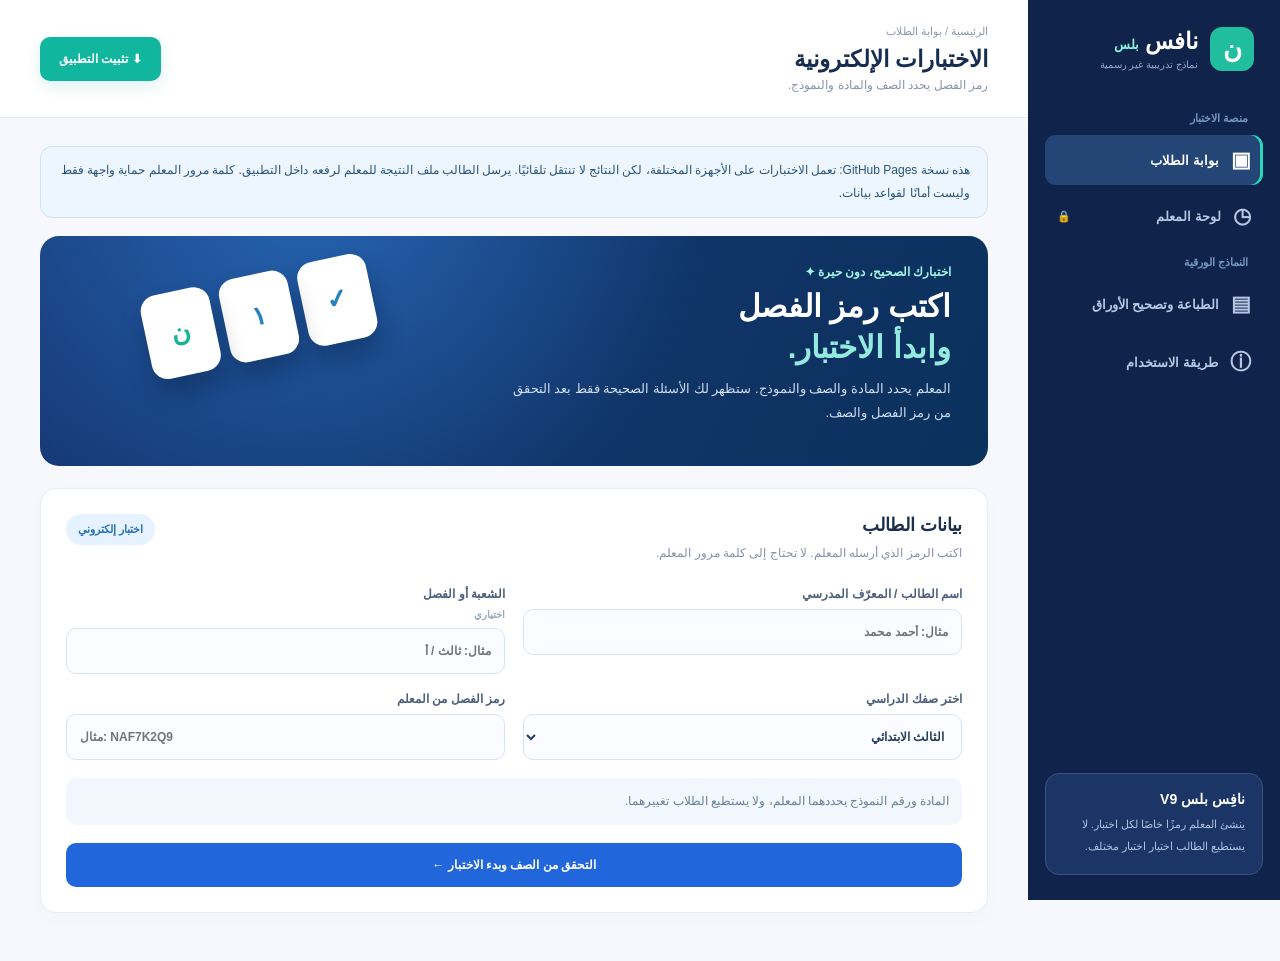
==== commit 9b98335c: "Add files via upload" ====
--- a/index.html
+++ b/index.html
@@ -1,163 +1,65 @@
 <!doctype html>
-<html lang="ar" dir="rtl">
-<head>
-  <meta charset="utf-8">
-  <meta name="viewport" content="width=device-width,initial-scale=1">
-  <meta name="theme-color" content="#10234b">
-  <link rel="manifest" href="./manifest.webmanifest">
-  <link rel="icon" type="image/png" href="./icons/favicon.png">
-  <link rel="apple-touch-icon" href="./icons/apple-touch-icon.png">
-  <meta name="apple-mobile-web-app-capable" content="yes">
-  <meta name="apple-mobile-web-app-status-bar-style" content="default">
-  <meta name="apple-mobile-web-app-title" content="نافس بلس">
-  <title>نافس بلس | منصة نماذج الاختبارات</title>
-  <style>
-:root{font-family:Tahoma,Arial,"Noto Sans Arabic",sans-serif;color:#1a2d4d;background:#f5f7fb;font-size:14px}*{box-sizing:border-box}body{margin:0}button,input,select{font:inherit}button,a{cursor:pointer}button{border:0}a{text-decoration:none}h1,h2,h3,p{margin-top:0}.hidden{display:none!important}.app-layout{min-height:100vh;display:flex}.sidebar{width:252px;flex:none;background:#10234b;color:#d3e2f7;min-height:100vh;padding:29px 17px;display:flex;flex-direction:column;position:sticky;top:0;height:100vh}.brand{display:flex;align-items:center;gap:11px;padding:3px 9px 29px}.brand-mark{display:grid;place-items:center;width:43px;height:43px;border-radius:13px;background:#18b99c;color:#fff;font-size:28px;font-weight:bold;box-shadow:0 12px 22px #0819365c}.brand-name{font-size:23px;color:#fff;font-weight:800}.brand-name span{color:#6ee6cf;font-size:14px}.brand small{color:#91a8c9;font-size:10px}.nav-title{color:#819abf;font-size:11px;font-weight:700;margin:15px 14px}.nav-list{display:grid;gap:7px}.nav-item{width:100%;text-align:right;display:flex;align-items:center;gap:12px;border-radius:11px;background:transparent;color:#b5c8e3;padding:13px 15px;font-weight:700}.nav-item:hover{background:#1b3466}.nav-item.selected{background:#244777;color:white;box-shadow:inset -3px 0 #33dcc3}.nav-icon{font-size:22px;width:25px;text-align:center;font-family:Arial}.sidebar-note{margin-top:auto;border:1px solid #37547d;border-radius:15px;padding:16px;background:linear-gradient(140deg,#233f70,#17315b)}.sidebar-note-icon{font-size:22px;color:#79e6db}.sidebar-note strong{color:#fff;display:block;margin:8px 0}.sidebar-note p{font-size:11px;color:#b3c7e7;line-height:1.8;margin:0}.sidebar-bottom{font-size:11px;color:#708bab;line-height:2;padding:19px 8px 0}.workspace{flex:1;min-width:0}.app-header{height:113px;background:white;border-bottom:1px solid #e8edf5;display:flex;align-items:center;justify-content:space-between;padding:18px 40px;gap:20px}.breadcrumbs{color:#8998af;font-size:11px;margin-bottom:9px}.breadcrumbs span{margin:0 4px}.app-header h1{font-size:23px;font-weight:800;margin:0 0 3px;color:#172b4d}.header-sub{font-size:12px;color:#8290a7;margin:0}.header-right{display:flex;gap:16px;align-items:center}.offline-chip{background:#effbf7;color:#198773;padding:10px 13px;border-radius:20px;font-size:12px;font-weight:700}.green-dot{width:7px;height:7px;border-radius:100%;display:inline-block;background:#20b996;margin-left:6px}.user-circle{width:41px;height:41px;border-radius:12px;background:#dcecf8;color:#27578c;font-weight:900}.main-content{padding:29px 40px;max-width:1440px;margin:auto;min-height:calc(100vh - 165px)}.welcome-banner{display:flex;justify-content:space-between;overflow:hidden;position:relative;color:white;padding:32px 42px;border-radius:18px;background:radial-gradient(circle at 62% -25%,#2d83b5 0,transparent 50%),linear-gradient(110deg,#173975,#0b315c);min-height:259px}.eyebrow{font-weight:bold;color:#85ede0;margin-bottom:9px;font-size:12px}.welcome-banner h2{font-size:27px;line-height:1.55;letter-spacing:-.3px;margin:0 0 8px}.welcome-banner p{max-width:420px;color:#d1e2f6;font-size:12px;line-height:2;margin:0 0 15px}.banner-art{position:absolute;left:11%;top:27px;width:235px;height:225px;transform:rotate(-12deg)}.paper-illustration{position:absolute;width:160px;height:199px;background:#fff;border-radius:12px;box-shadow:0 18px 35px #07193355}.p-back{left:0;top:16px;transform:rotate(-16deg);opacity:.35}.p-front{left:38px;top:0;padding:25px 17px}.fake-line{height:7px;width:75px;background:#e7edf5;margin-bottom:15px;border-radius:7px}.fake-line.long{width:112px}.fake-circle{width:23px;height:23px;border-radius:50%;border:2px solid #26b99a;color:#25b399;font-size:16px;display:grid;place-items:center;float:left;margin-top:-5px}.sparkle{position:absolute;left:0;top:15px;font-size:34px;color:#87f8df}.btn{min-height:40px;display:inline-flex;align-items:center;justify-content:center;gap:9px;border-radius:10px;padding:10px 16px;font-weight:750;font-size:12px;transition:transform .12s,box-shadow .12s;white-space:nowrap}.btn:hover{transform:translateY(-1px);box-shadow:0 6px 14px #13346622}.primary-btn{background:#2167d9;color:#fff}.teal-btn{background:#dff9f5;color:#088f7c}.white-btn{background:white;color:#1c5d9c}.outline-btn{border:1px solid #d9e5f3;background:white;color:#376088}.text-btn{background:transparent;color:#396baa;font-weight:bold;padding:10px}.full-width{width:100%}.stats{display:grid;grid-template-columns:repeat(3,minmax(0,1fr));gap:17px;margin:22px 0 33px}.stat{display:flex;align-items:center;gap:15px;border:1px solid #e9edf5;background:white;padding:18px 22px;border-radius:14px}.stat-icon{display:grid;place-items:center;border-radius:12px;font-size:24px;width:52px;height:52px;flex:none}.stat-icon.blue{background:#e5f1ff;color:#2273d7}.stat-icon.purple{background:#f0eaff;color:#8366d9}.stat-icon.green{background:#e2faf5;color:#20a78d}.stat small{display:block;color:#8291a6;font-size:11px}.stat strong{display:block;font-size:25px;color:#152f54;margin-top:4px}.section-head{display:flex;align-items:center;justify-content:space-between;gap:16px;margin:0 0 17px}.section-head h2{font-size:18px;margin:0 0 7px}.section-head p{font-size:12px;color:#8b98ab;margin:0}.tag{font-weight:bold;border-radius:20px;padding:9px 13px;font-size:11px;display:inline-block}.tag-blue{background:#e6f0fd;color:#3269b1}.tag-green{background:#e4f7ee;color:#148c67}.selectors{display:flex;flex-wrap:wrap;gap:16px;background:white;border-radius:14px;padding:20px;border:1px solid #e8edf6;margin-bottom:20px}.selectors label{display:grid;gap:9px;min-width:220px;color:#4c5b75;font-weight:800;font-size:12px}.selectors select,.grade-config select,.student-name input{height:43px;outline:none;border-radius:9px;background:#fbfdff;padding:0 13px;border:1px solid #dae4f1;color:#294063}.selectors select:focus,.grade-config select:focus,.student-name input:focus{border-color:#3980dc;box-shadow:0 0 0 3px #2977db18}.exam-grid{display:grid;grid-template-columns:repeat(3,minmax(0,1fr));gap:17px}.exam-card{background:white;border:1px solid #e4ebf4;border-radius:15px;padding:22px;box-shadow:0 4px 16px #1a35500a;transition:border-color .2s,transform .2s}.exam-card:hover{border-color:#9abbe8;transform:translateY(-2px)}.exam-card-top{display:flex;align-items:center;justify-content:space-between}.exam-number{font-weight:800;background:#e8f1ff;color:#2b70c4;border-radius:9px;padding:7px 10px;font-size:11px}.exam-card-icon{font-size:22px;color:#9cb9db}.exam-card h3{margin:16px 0 7px;font-size:17px}.exam-card p{color:#8b97a8;font-size:11px;line-height:1.85;margin:0 0 18px}.exam-card .btn{width:100%}.detail-toolbar{display:flex;justify-content:space-between;align-items:center;margin:0 0 18px}.detail-intro{background:white;border:1px solid #e6ecf4;border-radius:14px;padding:21px 25px;display:flex;align-items:center;justify-content:space-between;gap:15px}.detail-intro h2{font-size:18px;margin-bottom:7px}.detail-intro p{margin:0;color:#8b97ab;font-size:12px}.detail-actions{display:flex;flex-wrap:wrap;gap:8px}.paper-scroll{overflow-x:auto;padding:26px 4px}.exam-sheet{width:210mm;height:297mm;background:white;box-shadow:0 14px 42px #122a4b1e;margin:0 auto;flex:none;color:#182e4b;font-family:Tahoma,Arial,"Noto Sans Arabic",sans-serif;font-size:10.5pt;direction:rtl;position:relative;overflow:hidden;padding:11mm 14mm 9mm}.sheet-topline{display:flex;justify-content:space-between;align-items:center;height:11mm;border-bottom:1px solid #c6d6e2;color:#657a8c;font-size:8pt}.sheet-logo{font-weight:900;color:#153f73;font-size:14pt}.sheet-logo i{font-style:normal;color:#20ae95}.sheet-head{text-align:center;height:37mm;padding:3mm 0 1.5mm}.sheet-head h2{font-size:16pt;margin:0 0 2mm}.sheet-head p{font-size:9pt;color:#547086;margin:0}.sheet-data{display:flex;justify-content:space-between;gap:6mm;font-size:9pt;margin-top:4mm;color:#29435b}.sheet-instr{background:#f4f8fc;border:1px solid #dde8f0;border-radius:5px;padding:2.3mm 3mm;font-size:8.7pt;height:10mm;display:flex;align-items:center;margin-bottom:1.5mm}.questions-list{height:201mm;display:grid;grid-template-rows:repeat(10,minmax(0,1fr))}.question-line{min-height:0;padding:1.15mm 1mm;border-bottom:1px dashed #d9e1e8;display:flex;flex-direction:column;justify-content:center;gap:1.9mm}.question-text{font-weight:700;font-size:9.7pt;line-height:1.45;white-space:normal}.opt-list{display:grid;grid-template-columns:repeat(4,minmax(0,1fr));gap:2.1mm;align-items:start}.opt{display:flex;align-items:flex-start;gap:1.6mm;min-width:0;font-size:8.3pt;line-height:1.4;color:#344c61}.opt .label-text{overflow-wrap:anywhere}.bubble{width:4.4mm;height:4.4mm;border:1.25px solid #263e53;border-radius:50%;display:inline-block;flex:none;background:#fff}.sheet-end{height:13mm;display:flex;align-items:center;justify-content:space-between;font-size:8.5pt;color:#71849b}.sheet-code{font-family:Arial,sans-serif;letter-spacing:.4px;direction:ltr}.hint-card{display:flex;align-items:center;gap:13px;border:1px solid #cbe5ea;background:#eefbfa;border-radius:12px;padding:17px 20px;color:#386d75;line-height:1.8;font-size:12px}.hint-card strong{color:#166b71;white-space:nowrap}.grade-panel{background:white;border:1px solid #e7edf5;border-radius:16px;padding:23px;margin-bottom:20px}.grade-config{display:grid;grid-template-columns:repeat(3,minmax(0,1fr));gap:15px}.grade-config label,.student-name{display:grid;gap:9px;color:#506781;font-size:12px;font-weight:800}.student-name{max-width:440px;margin:20px 0}.student-name span{color:#a1acbb;font-size:10px;font-weight:normal}.drop-area{border:2px dashed #bfd1e6;background:#f9fbff;border-radius:14px;display:grid;place-items:center;text-align:center;padding:33px 18px}.drop-area.drag-over{background:#ecf9f7;border-color:#29b89f}.drop-icon{display:grid;place-items:center;width:57px;height:57px;background:#e7f1ff;color:#477bc2;font-size:31px;border-radius:13px;margin-bottom:14px}.drop-area strong{font-size:16px}.drop-area p{font-size:12px;color:#8c9bac;margin:10px 0 17px}.button-row{display:flex;align-items:center;gap:10px;justify-content:center;flex-wrap:wrap}.sr-input{position:absolute;width:1px;height:1px;opacity:0;overflow:hidden}.scan-layout{display:grid;grid-template-columns:minmax(0,1.3fr) minmax(240px,.7fr);gap:20px;margin:25px 0}.scan-photo{border:1px solid #e5ebf4;border-radius:13px;padding:12px;min-width:0}.scan-photo-top{display:flex;align-items:center;justify-content:space-between;padding:4px 7px 10px}.scan-photo canvas{display:block;width:100%;height:auto;cursor:crosshair;border-radius:7px;border:1px solid #d7e0eb;max-height:none;object-fit:fill}.scan-steps{border:1px solid #dfe9f4;background:#f8fbfe;border-radius:13px;padding:19px}.step-count{font-size:11px;color:#2167d9;font-weight:800}.scan-steps h3{font-size:17px;margin:12px 0}.scan-steps p{font-size:12px;color:#688098;line-height:1.9}.corner-guide{display:grid;gap:10px;margin:15px 0}.corner-guide span{background:white;border:1px solid #e5ecf4;border-radius:8px;padding:9px 12px;font-size:12px}.scan-steps .muted{font-size:11px}.small-message{color:#637f98;font-size:11px;margin-top:14px;text-align:center}.review-head{display:flex;justify-content:space-between;align-items:center;margin:24px 0 15px}.review-head h3{font-size:17px;margin-bottom:6px}.review-head p{font-size:12px;color:#8094ab;margin:0}.score-box{background:#e5faf4;color:#0d866d;border-radius:12px;font-size:21px;font-weight:900;padding:15px 22px;direction:ltr}.review-grid{display:grid;grid-template-columns:repeat(2,minmax(0,1fr));gap:12px}.review-item{border:1px solid #e6edf4;padding:15px;border-radius:10px}.review-item-head{display:flex;justify-content:space-between;align-items:center;gap:9px;font-size:12px;font-weight:800}.mark-chip{font-size:10px;padding:5px 8px;border-radius:7px;background:#f1f5f9;color:#667c91}.mark-chip.correct{background:#dff9ed;color:#00895b}.mark-chip.incorrect{background:#ffede8;color:#c65b3a}.answer-choices{display:flex;flex-wrap:wrap;gap:6px;margin:12px 0 8px}.answer-choices button{border:1px solid #e0e7f0;border-radius:8px;background:#f9fbff;padding:6px 10px;color:#4c6584;min-width:40px}.answer-choices button.picked{background:#dfeeff;border-color:#2582db;color:#185bad;font-weight:bold}.answer-key-note{font-size:10px;color:#8a9daf}.review-footer{display:flex;justify-content:space-between;align-items:center;gap:10px;margin-top:17px;flex-wrap:wrap}.muted{color:#91a1b4;font-size:12px}.history-box{background:white;border:1px solid #e9edf5;border-radius:14px;min-height:230px;padding:23px;overflow:auto}.empty-state{display:grid;place-items:center;text-align:center;min-height:180px;color:#869bb2;gap:7px}.empty-state strong{color:#426182;font-size:16px}.result-table{border-collapse:collapse;width:100%;font-size:12px}.result-table th,.result-table td{text-align:right;padding:12px;border-bottom:1px solid #eef1f6;white-space:nowrap}.result-table th{color:#6a829e;background:#f6f9fc}.result-table td{color:#344761}.app-footer{font-size:10px;color:#a5b0c0;text-align:center;padding:20px 12px 25px}.toast{position:fixed;left:25px;bottom:25px;background:#12365e;color:white;border-radius:11px;padding:12px 18px;box-shadow:0 8px 24px #071d4555;font-size:12px;max-width:400px;transform:translateY(130px);opacity:0;transition:opacity .2s,transform .2s;z-index:100}.toast.show{transform:translateY(0);opacity:1}#printRoot{display:none}#measureBox{position:absolute;top:-3000px;left:-3000px;visibility:hidden;pointer-events:none}#measureBox .exam-sheet{box-shadow:none}
-@media(max-width:1150px){.sidebar{width:210px}.main-content{padding:25px}.app-header{padding:19px 25px}.exam-grid{grid-template-columns:repeat(2,minmax(0,1fr))}.banner-art{left:5%}.detail-intro{display:block}.detail-actions{margin-top:18px}}
-@media(max-width:740px){.app-layout{display:block}.sidebar{height:auto;min-height:0;width:100%;position:static;padding:10px 14px;display:block}.brand{padding:5px 0 10px}.brand-mark{width:36px;height:36px}.brand-name{font-size:19px}.nav-title,.sidebar-note,.sidebar-bottom{display:none}.nav-list{display:flex;gap:3px;overflow-x:auto}.nav-item{white-space:nowrap;width:auto;padding:10px;font-size:11px}.nav-icon{font-size:16px;width:auto}.app-header{height:auto;padding:15px 18px}.app-header h1{font-size:19px}.header-sub{display:none}.main-content{padding:16px}.header-right{gap:4px}.offline-chip{display:none}.welcome-banner{padding:22px;min-height:230px}.welcome-banner h2{font-size:23px}.banner-art{opacity:.18;left:-20px}.stats{grid-template-columns:repeat(3,minmax(0,1fr));gap:6px;margin:12px 0 24px}.stat{padding:11px 8px;gap:7px}.stat-icon{display:none}.stat small{font-size:9px}.stat strong{font-size:20px}.exam-grid,.review-grid{grid-template-columns:1fr}.selectors{display:grid}.selectors label{min-width:0}.grade-config{grid-template-columns:1fr}.scan-layout{grid-template-columns:1fr}.detail-actions{gap:6px}.detail-actions .btn{padding:9px;font-size:11px}.paper-scroll{padding:10px 0}.exam-sheet{margin:0;transform-origin:top right}.hint-card{display:block}.hint-card strong{display:block;margin-bottom:5px}}
-@page{size:A4;margin:0}
-@media print{
-  html,body{margin:0!important;padding:0!important;background:white!important;-webkit-print-color-adjust:exact;print-color-adjust:exact}
-  .app-layout,#measureBox,.toast{display:none!important}
-  #printRoot{display:block!important;margin:0!important;padding:0!important;position:absolute!important;top:0;left:0;width:210mm;height:297mm}
-  #printRoot .exam-sheet{display:block!important;position:static!important;margin:0!important;box-shadow:none!important;transform:none!important;width:210mm!important;height:297mm!important;overflow:hidden!important}
-}
-
-
-/* Install prompt and mobile platform instructions. */
-.install-btn{background:#e7fbf6;color:#0a756b;border:1px solid #beece3;box-shadow:0 2px 10px #2c696a14}
-.install-btn[hidden],.install-panel[hidden]{display:none!important}
-.install-panel{position:fixed;inset:0;background:rgba(8,22,46,.50);z-index:5000;display:flex;justify-content:center;align-items:center;padding:18px}
-.install-dialog{background:#fff;color:#193351;width:min(100%,480px);border-radius:20px;padding:27px 26px 24px;box-shadow:0 24px 90px #0a1e3650;line-height:1.85}
-.install-dialog h2{font-size:22px;margin:0 0 7px}
-.install-dialog p{font-size:14px;line-height:2;color:#536983;margin:0 0 19px}
-.install-dialog .btn{min-width:120px}
-@media(max-width:740px){.app-header .header-right{gap:8px}.install-btn{padding:8px 10px;font-size:11px;min-height:35px}.install-dialog{padding:22px}}
-</style>
-</head>
-<body>
-<div class="app-layout">
-  <aside class="sidebar" id="sidebar">
-    <div class="brand"><div class="brand-mark">ن</div><div><div class="brand-name">نافس <span>بلس</span></div><small>منصة الاختبارات التعليمية</small></div></div>
-    <div class="nav-title">القائمة الرئيسية</div>
-    <nav class="nav-list" aria-label="القائمة الرئيسية">
-      <button class="nav-item selected" data-view="home"><span class="nav-icon">▦</span> لوحة التحكم</button>
-      <button class="nav-item" data-view="exams"><span class="nav-icon">▤</span> بنك الاختبارات</button>
-      <button class="nav-item" data-view="grading"><span class="nav-icon">▧</span> تصحيح الأوراق</button>
-      <button class="nav-item" data-view="history"><span class="nav-icon">◷</span> سجل النتائج</button>
-    </nav>
-    <div class="sidebar-note"><div class="sidebar-note-icon">✦</div><strong>كل شيء في مكان واحد</strong><p>جهّز، اطبع، وصحّح نماذج التدريب بسهولة.</p></div>
-    <div class="sidebar-bottom">نسخة محلية تعمل دون حساب<br>الصور لا تُرسل إلى الإنترنت</div>
-  </aside>
-
-  <div class="workspace">
-    <header class="app-header">
-      <div><div class="breadcrumbs">الرئيسية <span>›</span> <span id="crumb">لوحة التحكم</span></div><h1 id="pageTitle">لوحة التحكم</h1><p class="header-sub" id="headerSub">إدارة الاختبارات الورقية من مكان واحد</p></div>
-      <div class="header-right"><button id="installAppBtn" type="button" class="btn install-btn">⬇ تثبيت التطبيق</button><span class="offline-chip"><span class="green-dot"></span> يعمل محليًا</span><button class="user-circle" title="وضع الزائر" aria-label="وضع الزائر">ز</button></div>
-    </header>
-
-    <main class="main-content">
-      <section id="view-home" class="view">
-        <div class="welcome-banner"><div><div class="eyebrow">ابدأ الآن ✦</div><h2>اختبارات جاهزة،<br> وتصحيح أسرع.</h2><p>اختر المرحلة الدراسية والمادة، وافتح أي نموذج ثم اطبعه في ورقة A4 واحدة.</p><button id="welcomeStart" class="btn white-btn">استعراض الاختبارات <span>←</span></button></div><div class="banner-art" aria-hidden="true"><div class="paper-illustration p-back"></div><div class="paper-illustration p-front"><div class="fake-line long"></div><div class="fake-line"></div><div class="fake-circle">✓</div><div class="fake-line long"></div><div class="fake-circle">✓</div><div class="fake-line"></div></div><div class="sparkle">✦</div></div></div>
-        <div class="stats"><div class="stat"><span class="stat-icon blue">▤</span><div><small>النماذج المتاحة</small><strong>٥٤</strong></div></div><div class="stat"><span class="stat-icon purple">▧</span><div><small>الأسئلة في كل نموذج</small><strong>١٠</strong></div></div><div class="stat"><span class="stat-icon green">▣</span><div><small>الصفوف الدراسية</small><strong>٣</strong></div></div></div>
-        <div class="section-head"><div><h2>ابدأ باختيار الاختبار</h2><p>حدد الصف والمادة لعرض النماذج الستة</p></div></div>
-        <div id="homeSelectors" class="selectors"></div>
-        <div id="homeCards" class="exam-grid"></div>
-      </section>
-
-      <section id="view-exams" class="view hidden">
-        <div class="section-head"><div><h2>بنك الاختبارات</h2><p>تصفّح النماذج التدريبية حسب الصف والمادة</p></div><span class="tag tag-blue">٦ نماذج لكل مادة</span></div>
-        <div id="examSelectors" class="selectors"></div>
-        <div id="examCards" class="exam-grid"></div>
-      </section>
-
-      <section id="view-detail" class="view hidden">
-        <div class="detail-toolbar"><button class="text-btn" id="backToExams">→ رجوع للنماذج</button><span class="tag tag-blue" id="examBreadcrumb"></span></div>
-        <div class="detail-intro"><div><h2 id="detailTitle">معاينة ورقة الاختبار</h2><p>ورقة واحدة بحجم A4 ومخصصة للتظليل والتصحيح من الصورة.</p></div><div class="detail-actions"><button id="printBtn" class="btn outline-btn">🖨 طباعة</button><a id="downloadBtn" class="btn primary-btn" href="#" download>↓ حفظ PDF</a><button id="gradeThisBtn" class="btn teal-btn">▧ تصحيح ورقة</button></div></div>
-        <div class="paper-scroll"><div id="examSheet" class="exam-sheet"></div></div>
-        <div class="hint-card"><strong>نصيحة قبل التصحيح</strong><span>اطبع الورقة بحجم A4 (المقياس ١٠٠٪)، واطلب من الطالب تظليل دائرة واحدة لكل سؤال بالقلم الداكن.</span></div>
-      </section>
-
-      <section id="view-grading" class="view hidden">
-        <div class="section-head"><div><h2>تصحيح ورقة الطالب</h2><p>ارفع صورة الورقة ثم حدّد زواياها الأربع لقراءة الدوائر المظللة.</p></div><span class="tag tag-green">معالجة داخل جهازك</span></div>
-        <div class="grade-panel">
-          <div class="grade-config"><label>الصف الدراسي<select id="scanGrade"></select></label><label>المادة<select id="scanSubject"></select></label><label>رقم النموذج<select id="scanExam"></select></label></div>
-          <label class="student-name">اسم الطالب <span>(اختياري)</span><input id="studentName" type="text" autocomplete="off" placeholder="اكتب اسم الطالب"></label>
-          <div class="drop-area" id="dropZone"><div class="drop-icon">▧</div><strong>اختر صورة ورقة الطالب</strong><p>صورة واضحة للورقة كاملة، بصيغة JPG أو PNG</p><div class="button-row"><label for="imageInput" class="btn primary-btn upload-action">↑ رفع صورة</label><button id="manualBtn" class="btn outline-btn">تصحيح يدوي</button></div><input id="imageInput" type="file" accept="image/*" class="sr-input"></div>
-          <div id="scanWorkspace" class="hidden"><div class="scan-layout"><div class="scan-photo"><div class="scan-photo-top"><strong>معاينة الصورة</strong><button id="resetCorners" class="text-btn">إعادة تحديد الزوايا</button></div><canvas id="photoCanvas" aria-label="انقر على أركان ورقة الاختبار" title="انقر على أركان الورقة بالترتيب المحدد"></canvas></div><div class="scan-steps"><span class="step-count">خطوة <span id="cornerCount">١</span> من ٤</span><h3>حدّد زوايا الورقة</h3><p>انقر على أركان الورقة في الصورة بهذا الترتيب:</p><div class="corner-guide"><span>١. العلوية اليسرى</span><span>٢. العلوية اليمنى</span><span>٣. السفلية اليمنى</span><span>٤. السفلية اليسرى</span></div><p class="muted">للحصول على نتيجة أفضل: ضع الورقة على سطح مستوٍ وصوّرها كاملة بإضاءة جيدة.</p><button id="scanNow" class="btn primary-btn full-width" disabled>قراءة الإجابات</button><div id="scanStatus" class="small-message">حدد الزاوية الأولى للبدء.</div></div></div></div>
-          <div id="reviewPanel" class="hidden"><div class="review-head"><div><h3>مراجعة الإجابات</h3><p>تحقّق من النتائج وعدّل أي إجابة غير واضحة قبل الحفظ.</p></div><div class="score-box" id="scoreBox">٠ / ١٠</div></div><div id="reviewQuestions" class="review-grid"></div><div class="review-footer"><span id="unclearCount" class="muted"></span><div class="button-row"><button id="saveResult" class="btn primary-btn">حفظ النتيجة</button><button id="exportResult" class="btn outline-btn">تنزيل تقرير CSV</button></div></div></div>
-        </div>
-        <div class="hint-card"><strong>مهم</strong><span>هذه قراءة آلية للدوائر المظللة (OMR)، وليست ذكاءً اصطناعيًا لفهم الإجابات المكتوبة بخط اليد. راجع كل نتيجة قبل اعتمادها.</span></div>
-      </section>
-
-      <section id="view-history" class="view hidden"><div class="section-head"><div><h2>سجل النتائج المحفوظة</h2><p>تُحفظ النتائج على هذا المتصفح فقط، ويمكن تصديرها كملف CSV.</p></div><button id="exportHistory" class="btn outline-btn">↓ تصدير السجل</button></div><div id="historyContent" class="history-box"></div></section>
-    </main>
-    <footer class="app-footer">نافس بلس · نماذج تدريبية أصلية وغير رسمية. ليست صادرة عن هيئة تقويم التعليم والتدريب.</footer>
-  </div>
+<html lang="ar" dir="rtl"><head>
+<meta charset="utf-8"><meta name="viewport" content="width=device-width,initial-scale=1"><meta name="theme-color" content="#10234b">
+<meta name="apple-mobile-web-app-capable" content="yes"><meta name="apple-mobile-web-app-title" content="نافس بلس"><meta name="apple-mobile-web-app-status-bar-style" content="default">
+<meta name="description" content="نافس بلس - اختبارات إلكترونية مؤمنة برمز فصل ونماذج ورقية ومتابعة النتائج حسب المادة.">
+<link rel="manifest" href="./manifest.webmanifest"><link rel="icon" href="./icons/favicon.png"><link rel="apple-touch-icon" href="./icons/apple-touch-icon.png">
+<title>نافس بلس | اختبارات إلكترونية وورقية</title><link rel="stylesheet" href="./online.css">
+</head><body>
+<div class="shell">
+<aside class="sidebar">
+ <div class="identity"><div class="symbol">ن</div><div><strong>نافس <span>بلس</span></strong><small>نماذج تدريبية غير رسمية</small></div></div>
+ <div class="side-label">منصة الاختبار</div>
+ <button id="studentTab" class="side-link active" type="button"><span>▣</span> بوابة الطلاب</button>
+ <button id="teacherTab" class="side-link" type="button"><span>◷</span> لوحة المعلم <span class="lock">🔒</span></button>
+ <div class="side-label">النماذج الورقية</div>
+ <a href="./paper.html" class="side-link"><span>▤</span> الطباعة وتصحيح الأوراق</a>
+ <a href="./help.html" class="side-link"><span>ⓘ</span> طريقة الاستخدام</a>
+ <div class="side-note"><b>نافِس بلس V9</b><p>ينشئ المعلم رمزًا خاصًا لكل اختبار. لا يستطيع الطالب اختيار اختبار مختلف.</p></div>
+</aside>
+<main class="main">
+ <header class="topbar"><div><div class="crumb">الرئيسية / <span id="pageCrumb">بوابة الطلاب</span></div><h1 id="pageTitle">الاختبارات الإلكترونية</h1><p id="pageSub">رمز الفصل يحدد الصف والمادة والنموذج.</p></div><button id="installAppBtn" class="btn install-button" type="button">⬇ تثبيت التطبيق</button></header>
+ <div class="content"><div class="static-warning" role="note">هذه نسخة GitHub Pages: تعمل الاختبارات على الأجهزة المختلفة، لكن النتائج لا تنتقل تلقائيًا. يرسل الطالب ملف النتيجة للمعلم لرفعه داخل التطبيق. كلمة مرور المعلم حماية واجهة فقط وليست أمانًا لقواعد بيانات.</div>
+  <div id="appStatus" class="notice hidden" role="alert"></div>
+  <section id="studentView">
+   <div id="studentIntro" class="hero"><div class="hero-eyebrow">اختبارك الصحيح، دون حيرة ✦</div><h2>اكتب رمز الفصل<br><span>وابدأ الاختبار.</span></h2><p>المعلم يحدد المادة والصف والنموذج. ستظهر لك الأسئلة الصحيحة فقط بعد التحقق من رمز الفصل والصف.</p><div class="hero-bubbles" aria-hidden="true"><span>✓</span><span>١</span><span>ن</span></div></div>
+   <div id="studentFormCard" class="panel"><div class="section-title"><div><h2>بيانات الطالب</h2><p>اكتب الرمز الذي أرسله المعلم. لا تحتاج إلى كلمة مرور المعلم.</p></div><span class="tag">اختبار إلكتروني</span></div>
+    <form id="startForm" class="form-grid">
+      <label>اسم الطالب / المعرّف المدرسي<input id="studentNameOnline" required maxlength="80" autocomplete="off" placeholder="مثال: أحمد محمد"></label>
+      <label>الشعبة أو الفصل <em>اختياري</em><input id="studentClassOnline" maxlength="40" placeholder="مثال: ثالث / أ"></label>
+      <label>اختر صفك الدراسي<select id="gradeSelect"><option value="3">الثالث الابتدائي</option><option value="6">السادس الابتدائي</option><option value="9">الثالث المتوسط</option></select></label>
+      <label>رمز الفصل من المعلم<input id="classCode" required maxlength="18" minlength="6" autocomplete="off" spellcheck="false" placeholder="مثال: NAF7K2Q9" dir="ltr"></label>
+      <div class="form-wide help-line">المادة ورقم النموذج يحددهما المعلم، ولا يستطيع الطلاب تغييرهما.</div>
+      <button class="btn primary stretch" type="submit" id="startBtn">التحقق من الصف وبدء الاختبار ←</button>
+    </form>
+   </div>
+   <div id="testPanel" class="hidden"><div class="test-toolbar"><div><span class="tag">اختبار متاح</span><h2 id="testHeading"></h2><p id="testMeta"></p></div><button class="btn light" id="backToSelection" type="button">العودة</button></div><div class="progress-outer"><div id="progressFill" class="progress-fill"></div></div><p class="progress-label" id="progressText"></p><form id="answerForm"><div id="questionList"></div><div class="submit-bar"><div><b>تأكد من إجاباتك</b><p>لا يمكن تعديلها بعد الإرسال.</p></div><button class="btn primary" type="submit" id="submitExamBtn">إرسال الاختبار</button></div></form></div>
+   <div id="successPanel" class="panel centered hidden"><div class="success-icon">✓</div><h2>تم تسليم الاختبار</h2><p>حُفظت الإجابات. حُفظت النتيجة على هذا الجهاز. أرسل ملف النتيجة إلى المعلم لإضافتها إلى سجله.</p><div class="row-buttons" style="justify-content:center;margin-bottom:18px"><button class="btn primary" id="downloadStudentResult" type="button">⬇ تنزيل النتيجة للمعلم</button><button class="btn light" id="copyStudentResult" type="button">نسخ رمز النتيجة</button></div><button class="btn light" id="startAnother" type="button">العودة إلى البداية</button></div>
+  </section>
+  <section id="teacherView" class="hidden">
+   <div class="teacher-banner"><div><span class="hero-eyebrow">إدارة الاختبارات ✦</span><h2>لوحة المعلم</h2><p>لكل مادة كلمة مرور مستقلة. أنشئ رمز اختبار لأي صف ونموذج، ثم استورد ملفات نتائج الطلاب هنا.</p></div><span class="teacher-icon">◈</span></div>
+   <form id="loginForm" class="panel narrow"><h2>دخول المعلم</h2><p class="subtle">اختر مادّتك ثم أدخل كلمة مرور تلك المادة.</p><label>المادة<select id="teacherSubject"><option value="math">الرياضيات</option><option value="arabic">القراءة</option><option value="science">العلوم</option></select></label><label>كلمة مرور المادة<input id="teacherPassword" type="password" required autocomplete="current-password" placeholder="كلمة المرور"></label><button id="loginBtn" class="btn primary stretch" type="submit">فتح لوحة المادة</button><p id="loginError" class="error" role="alert"></p></form>
+   <div id="teacherDashboard" class="hidden">
+    <div class="panel toolbar"><div><div class="teacher-subtag">المادة الحالية</div><h2 id="teacherIdentity">—</h2><p>إعداد الفصول ونتائج هذه المادة فقط.</p></div><div class="row-buttons"><a href="./paper.html" class="btn light">الاختبارات الورقية</a><button class="btn light" id="logoutBtn" type="button">تسجيل الخروج</button></div></div>
+    <div class="numbers"><div class="metric"><small>عدد رموز الاختبارات</small><b id="countRooms">٠</b></div><div class="metric"><small>الفصول النشطة</small><b id="countActive">٠</b></div><div class="metric"><small>إجمالي تسليمات الطلاب</small><b id="countAll">٠</b></div><div class="metric"><small>متوسط الدرجة</small><b id="averageScore">—</b></div></div>
+    <div class="panel"><div class="section-title"><div><h2>إنشاء اختبار للفصل</h2><p>اختر الصف والنموذج. سينشئ التطبيق رمزًا يمكن إدخاله من جهاز آخر.</p></div><span class="tag">١٠ أسئلة</span></div>
+     <form id="roomForm" class="form-grid">
+      <label>الصف المطلوب<select id="roomGrade"><option value="9">الثالث المتوسط</option><option value="6">السادس الابتدائي</option><option value="3">الثالث الابتدائي</option></select></label>
+      <label>النموذج المطلوب<select id="roomExam"><option value="1">النموذج ١</option><option value="2">النموذج ٢</option><option value="3">النموذج ٣</option><option value="4">النموذج ٤</option><option value="5">النموذج ٥</option><option value="6">النموذج ٦</option></select></label>
+      <label class="form-wide">اسم الفصل (اختياري)<input id="roomLabel" maxlength="60" placeholder="مثل: ثالث متوسط - أ"></label>
+      <button class="btn primary stretch" type="submit" id="createRoomBtn">إنشاء رمز الاختبار</button>
+     </form>
+     <div id="newRoom" class="new-room hidden" aria-live="polite"><div><small>رمز الاختبار الجديد</small><strong id="newRoomCode" dir="ltr"></strong><p id="newRoomInfo"></p></div><button id="copyNewRoomBtn" class="btn light" type="button">نسخ الرمز</button></div>
+    </div>
+    <div class="panel"><div class="section-title"><div><h2>فصول الاختبارات</h2><p>لكل رمز صف ونموذج ثابتان. إغلاق الرمز يعمل على هذا الجهاز فقط؛ النشر على GitHub لا يوفر مزامنة.</p></div><button class="btn light" id="refreshRoomsBtn" type="button">↻ تحديث</button></div><div id="roomList" class="room-list"><p class="subtle">جارٍ التحميل...</p></div></div>
+    <div class="panel"><div class="section-title"><div><h2>نتائج الطلاب</h2><p>النتائج على هذا الجهاز فقط؛ استورد الملفات التي يرسلها الطلاب.</p></div><div class="row-buttons"><button class="btn light" id="refreshBtn" type="button">↻ تحديث</button><button class="btn light" id="importPaperBtn" type="button">استيراد الأوراق</button><button class="btn light" id="importFilesBtn" type="button">📂 استيراد ملفات نتائج الطلاب</button><input id="resultFiles" type="file" accept=".json,application/json" multiple hidden><button class="btn light" id="exportBtn" type="button">↓ تنزيل CSV</button></div></div>
+      <div class="filters"><label>الصف<select id="filterGrade"><option value="all">كل الصفوف</option><option value="3">الثالث الابتدائي</option><option value="6">السادس الابتدائي</option><option value="9">الثالث المتوسط</option></select></label><label>النموذج<select id="filterExam"><option value="all">كل النماذج</option><option value="1">النموذج ١</option><option value="2">النموذج ٢</option><option value="3">النموذج ٣</option><option value="4">النموذج ٤</option><option value="5">النموذج ٥</option><option value="6">النموذج ٦</option></select></label></div>
+      <div class="table-scroll"><table><thead><tr><th>الطالب</th><th>الفصل</th><th>الصف</th><th>النموذج</th><th>رمز الفصل</th><th>الدرجة</th><th>التاريخ</th></tr></thead><tbody id="resultsBody"><tr><td colspan="7">—</td></tr></tbody></table></div>
+    </div>
+   </div>
+  </section>
+ </div>
+</main>
 </div>
-<div id="printRoot"></div>
-<div id="measureBox" aria-hidden="true"><div id="measureSheet" class="exam-sheet"></div></div>
-<div id="installPanel" class="install-panel" hidden role="presentation">
-  <section class="install-dialog" role="dialog" aria-modal="true" aria-labelledby="installTitle">
-    <h2 id="installTitle">تثبيت نافس بلس على جهازك</h2>
-    <p id="installInstructions">افتح التطبيق من رابط HTTPS في متصفحك لتثبيته.</p>
-    <button class="btn primary-btn" id="closeInstallPanel" type="button">حسنًا</button>
-  </section>
-</div>
-<div id="toast" class="toast" role="status" aria-live="polite"></div>
-<script>
-window.NAFIS_BANK={"3":{"math":[["ما ناتج ٧ + ٨؟",["١٣","١٤","١٥","١٦"],2],["ما ناتج ٦ × ٤؟",["٢٠","٢٤","٢٨","٣٠"],1],["ما نصف العدد ٣٠؟",["١٠","١٥","٢٠","٢٥"],1],["أي الأعداد أكبر؟",["١٠٢","١٢٠","١١٢","١٠٩"],1],["ما ناتج ٤٥ - ١٩؟",["٢٤","٢٦","٢٨","٣٠"],1],["كم ضلعًا للمثلث؟",["٣","٤","٥","٦"],0],["ما العدد التالي: ٥، ١٠، ١٥، ...؟",["١٨","٢٠","٢٥","٣٠"],1],["كم دقيقة في الساعة؟",["٣٠","٤٥","٦٠","٩٠"],2],["ما ناتج ٣٦ ÷ ٦؟",["٤","٥","٦","٧"],2],["ما محيط مربع طول ضلعه ٥ سم؟",["١٠","١٥","٢٠","٢٥"],2],["ما العدد السابق للعدد ٧٠٠؟",["٦٩٩","٧٠١","٦٩٠","٧٩٩"],0],["كم عشرات في العدد ٨٠؟",["٤","٦","٨","١٠"],2],["ما ناتج ٩ × ٣؟",["٢٤","٢٧","٣٠","٣٦"],1],["أي مما يلي عدد زوجي؟",["١٧","٣٣","٤٢","٥٥"],2],["ما ناتج ١٠٠ - ٣٥؟",["٥٥","٦٥","٧٥","٨٥"],1],["ما ربع العدد ٢٠؟",["٤","٥","١٠","١٥"],1],["ما الشكل الذي له أربعة أضلاع متساوية؟",["دائرة","مثلث","مربع","مستطيل غير مربع"],2],["كم سنتيمترًا في المتر؟",["١٠","٥٠","١٠٠","١٠٠٠"],2]],"arabic":[["ما مرادف كلمة «سعيد»؟",["حزين","فرح","غاضب","متعب"],1],["ما ضد كلمة «قريب»؟",["بعيد","سريع","جميل","صغير"],0],["أي الكلمات اسم؟",["يلعب","اكتب","مدرسة","يذهب"],2],["ما جمع كلمة «كتاب»؟",["كاتب","مكتبة","كتب","كتابة"],2],["اختر الجملة الصحيحة.",["الطلاب مجتهدون","الطلاب مجتهد","الطلاب مجتهدة","الطلاب مجتهدات"],0],["أي الكلمات تدل على زمان؟",["أمام","اليوم","تحت","خلف"],1],["ما مفرد كلمة «أشجار»؟",["شجرة","شجيرات","شجرات","شجري"],0],["ما علامة نهاية السؤال؟",[".","،","؟","!"],2],["أي الكلمات فعل ماضٍ؟",["يكتب","اكتب","كتب","كاتب"],2],["ما ضد كلمة «الصدق»؟",["الأمانة","الكذب","العدل","الوفاء"],1],["ما جمع كلمة «قلم»؟",["أقلام","قلمان","مقلمة","قلمًا"],0],["أي كلمة تبدأ بحرف «م»؟",["تفاح","مدرسة","بيت","شجرة"],1],["في جملة «السماء صافية»، ما الموصوف؟",["صافية","السماء","في","لا يوجد"],1],["ما ضد كلمة «مرتفع»؟",["عالٍ","منخفض","كبير","بعيد"],1],["أي الكلمات تدل على مكان؟",["غدًا","فوق","الآن","أمس"],1],["أكمل: «ذهبَ الولدُ ... المدرسة».",["إلى","منذ","لو","بل"],0],["ما مفرد كلمة «أصدقاء»؟",["صديقة","صديق","صدقة","صادقون"],1],["أي جملة تحتوي على أسلوب استفهام؟",["الجو جميل.","ما أجمل الجو!","هل قرأت الكتاب؟","اقرأ الكتاب."],2]],"science":[["ما مصدر الضوء الطبيعي للأرض؟",["القمر","الشمس","المصباح","البطارية"],1],["أي الأعضاء يضخ الدم؟",["الرئة","القلب","المعدة","الدماغ"],1],["ما حالة الماء عند التجمد؟",["غاز","سائل","صلب","بخار"],2],["ماذا تحتاج النباتات لصنع غذائها؟",["الضوء","البلاستيك","الحديد","الرمل فقط"],0],["ما الكوكب الذي نعيش عليه؟",["المريخ","الأرض","الزهرة","زحل"],1],["أي الحواس تستخدمها الأذن؟",["البصر","الشم","السمع","اللمس"],2],["ماذا يحدث للماء عند التسخين الشديد؟",["يتبخر","يتجمد","يتحول لحجر","يختفي نهائيًا"],0],["ما وظيفة الجذور؟",["امتصاص الماء","إنتاج الصوت","الطيران","إنتاج الضوء"],0],["أي مما يلي كائن حي؟",["صخرة","قلم","شجرة","كرسي"],2],["أي المواد تنجذب للمغناطيس عادة؟",["الخشب","الحديد","الزجاج","الورق"],1],["ما العضو المستخدم للتنفس؟",["القلب","الرئتان","الكبد","المعدة"],1],["أي الحيوانات يضع البيض؟",["القطة","العصفور","الحصان","الأرنب"],1],["ما المصدر الأساسي للماء في الأنهار؟",["المطر","الرمل","الرياح","الضوء"],0],["أي المواد شفافة؟",["الخشب","الحجر","الزجاج الصافي","الحديد"],2],["ما وظيفة الهيكل العظمي؟",["الهضم","دعم الجسم","صنع الغذاء","توليد الضوء"],1],["ما الذي يجذب الأجسام نحو الأرض؟",["الحرارة","الضوء","الجاذبية","الصوت"],2],["ما التغير الذي يصنعه تبريد الماء بشدة؟",["التبخر","التجمد","الاحتراق","التكاثف فقط"],1],["أي الكواكب أقرب إلى الشمس؟",["الأرض","عطارد","المشتري","نبتون"],1]]},"6":{"math":[["ما ناتج ٣/٤ + ١/٤؟",["١/٢","١","٣/٨","٢"],1],["ما ناتج ١٢ × ١٥؟",["١٢٠","١٥٠","١٨٠","٢٠٠"],2],["كم يساوي ٢٥٪ من ٢٠٠؟",["٢٥","٤٠","٥٠","٧٥"],2],["ما مساحة مستطيل طوله ٨ وعرضه ٥ سم؟",["١٣","٢٦","٤٠","٨٠"],2],["ما ناتج ٣٫٥ + ٢٫٧؟",["٥٫٢","٦٫٢","٦٫٧","٧٫٢"],1],["ما القاسم المشترك الأكبر للعددين ١٢ و١٨؟",["٣","٦","٩","١٢"],1],["ما ناتج ١٤٤ ÷ ١٢؟",["١٠","١١","١٢","١٤"],2],["كم يساوي ٢/٥ من ٣٠؟",["٦","١٠","١٢","١٥"],2],["ما قيمة ٧²؟",["١٤","٤٢","٤٩","٧٧"],2],["إذا كان ٣س = ٢١، فما قيمة س؟",["٦","٧","٨","٩"],1],["ما متوسط الأعداد: ٤، ٦، ٨؟",["٥","٦","٧","٨"],1],["ما محيط مستطيل طوله ٩ وعرضه ٤؟",["١٣","٢٦","٣٦","٤٠"],1],["أي كسور الآتية أكبر؟",["١/٢","١/٤","١/٨","١/١٠"],0],["ما ناتج ٥ × (٦ + ٢)؟",["٣٢","٣٨","٤٠","٤٨"],2],["ما العدد التالي: ٢، ٤، ٨، ١٦، ...؟",["٢٠","٢٤","٣٠","٣٢"],3],["ما حجم مكعب طول حرفه ٣ سم؟",["٩","١٨","٢٧","٣٦"],2],["ما ناتج ٧٫٢ - ٣٫٨؟",["٣٫٤","٣٫٦","٤٫٤","٤٫٦"],0],["ما الكسر المكافئ لـ ١/٢؟",["٢/٣","٣/٦","٤/٦","٣/٤"],1]],"arabic":[["في جملة «قرأ الطالب القصة»، ما المفعول به؟",["قرأ","الطالب","القصة","لا يوجد"],2],["ما مرادف كلمة «شاسع»؟",["ضيق","واسع","قصير","قريب"],1],["ما ضد كلمة «التعاون»؟",["التآزر","التنافس","التخاذل","الاحترام"],2],["أي الجمل تتضمن فعلًا مضارعًا؟",["سافر أبي.","يسافر أبي.","سافروا.","السفر جميل."],1],["أي كلمة جمع مؤنث سالم؟",["معلمات","رجال","أطفال","كتب"],0],["ما نوع كلمة «في»؟",["اسم","فعل","حرف جر","ظرف زمان"],2],["أي الجمل استخدمت علامة التعجب استخدامًا مناسبًا؟",["أين كتابك!","ما أجمل الحديقة!","ذهبت للمدرسة!","هل أتيت!"],1],["ما مرادف كلمة «الإصرار»؟",["التردد","العزيمة","التعب","النسيان"],1],["اختر الجملة الاسمية.",["وصل القطار.","حضر المعلم.","العلم نور.","اكتب الدرس."],2],["ما نوع الفعل «استمع»؟",["ماضٍ","مضارع","أمر","اسم"],0],["ما مفرد كلمة «مصابيح»؟",["مصباح","صباح","مصباحون","مصابيح"],0],["أي الكلمات كتبت همزتها على ألف؟",["إيمان","سؤال","بئر","شيء"],0],["في «المطر غزير»، ما الخبر؟",["المطر","غزير","ال","لا يوجد"],1],["ما ضد كلمة «النادر»؟",["القليل","المألوف","الغريب","المفقود"],1],["أي الجمل فيها أسلوب نهي؟",["لا تهمل واجبك.","اجتهد في درسك.","هل فهمت؟","ليتني أنجح."],0],["ما جمع كلمة «مدينة»؟",["مدينتان","مدن","مديني","مدينة"],1],["ما مرادف كلمة «يتأمل»؟",["ينظر بتفكر","يجري","يصرخ","ينام"],0],["أي كلمة تدل على اسم مكان؟",["مكتبة","مكتوب","كتب","يكتب"],0]],"science":[["ما وحدة قياس القوة؟",["المتر","النيوتن","الواط","اللتر"],1],["ما العضية التي تنتج معظم طاقة الخلية؟",["النواة","الميتوكوندريا","الجدار الخلوي","الفجوة"],1],["ما التغير الذي يعد تفاعلًا كيميائيًا؟",["انصهار الثلج","تبخر الماء","صدأ الحديد","قطع الورق"],2],["ما الغاز الذي تحتاجه النباتات للبناء الضوئي؟",["الأكسجين","النيتروجين","ثاني أكسيد الكربون","الهيليوم"],2],["ما الكوكب المعروف بحلقاته الواضحة؟",["الزهرة","زحل","عطارد","الأرض"],1],["أي مما يلي موصل جيد للكهرباء؟",["الخشب","النحاس","البلاستيك","الزجاج"],1],["أي أجهزة الجسم ينقل الأكسجين والغذاء؟",["الدوري","الهيكلي","العصبي","الجلدي"],0],["ما وظيفة الأوراق في النبات؟",["امتصاص التربة","صنع الغذاء","تثبيت النبات","حماية الجذور"],1],["ماذا ينتج عن دوران الأرض حول محورها؟",["الفصول","الليل والنهار","المد والجزر فقط","السنة"],1],["ما الحالة التي تأخذ شكل الوعاء وحجمًا ثابتًا؟",["الصلبة","السائلة","الغازية","البلازما"],1],["ما العضو الذي ينقي الدم ويكون البول؟",["الكليتان","الرئتان","القلب","المعدة"],0],["ما اسم تحول بخار الماء إلى قطرات؟",["التبخر","التكاثف","الانصهار","التجمد"],1],["ما القوة التي تعارض حركة الأجسام المتلامسة؟",["الجاذبية","المغناطيسية","الاحتكاك","الدفع فقط"],2],["ما الجزء المسؤول عن التحكم في أنشطة الخلية؟",["النواة","الغشاء فقط","السيتوبلازم","الجدار"],0],["أي مصادر الطاقة متجدد؟",["الفحم","النفط","الرياح","الغاز الطبيعي"],2],["ما نوع العلاقة بين النحلة والزهرة غالبًا؟",["تطفل","تبادل منفعة","افتراس","تنافس فقط"],1],["ما وحدة قياس الكتلة؟",["الثانية","الكيلوجرام","المتر","اللتر"],1],["أي طبقات الأرض هي الطبقة الخارجية الصلبة؟",["اللب","الوشاح","القشرة","الغلاف الجوي"],2]]},"9":{"math":[["إذا كان ٢س + ٥ = ١٧، فما قيمة س؟",["٥","٦","٧","٨"],1],["ما ناتج (٣² + ٤²)؟",["١٢","١٨","٢٥","٤٩"],2],["ما ميل المستقيم المار بـ (٠،٠) و(٢،٦)؟",["٢","٣","٤","٦"],1],["إذا كان ٥س = ٤٠، فما قيمة س؟",["٦","٧","٨","٩"],2],["حل المعادلة س - ٩ = ١٣.",["٤","١٨","٢٢","٢٤"],2],["ما الجذر التربيعي للعدد ١٤٤؟",["١٠","١١","١٢","١٤"],2],["أي الأعداد غير نسبي؟",["١/٢","√٢","٠٫٧٥","٣"],1],["ما ناتج ٢³ × ٢²؟",["١٦","٢٤","٣٢","٦٤"],2],["إذا كان ص = ٣س + ٢، فما ص عندما س = ٤؟",["١٠","١٢","١٤","١٦"],2],["ما مساحة مثلث قاعدته ١٠ وارتفاعه ٦؟",["١٦","٣٠","٦٠","١٢٠"],1],["ما احتمال ظهور عدد زوجي عند رمي نرد عادل؟",["١/٦","١/٣","١/٢","٢/٣"],2],["ما قيمة |−٧|؟",["−٧","٠","٧","١٤"],2],["حل المتباينة س + ٣ > ٨.",["س > ٥","س < ٥","س > ١١","س < ١١"],0],["ما ناتج (س + ٢)(س + ٣)؟",["س² + ٥س + ٦","س² + ٦","س² + س + ٥","س² + ٦س + ٥"],0],["إذا تضاعف نصف قطر دائرة، فبكم تتضاعف المساحة؟",["مرتين","٣ مرات","٤ مرات","٨ مرات"],2],["ما ناتج ٠٫٢٥ × ٨٠؟",["١٠","١٥","٢٠","٢٥"],2],["ما العدد الذي يحقق ٣(س - ٢)=١٢؟",["٤","٥","٦","٨"],2],["ما متوسط القيم: ٥، ٧، ٩، ١١؟",["٧","٨","٩","١٠"],1]],"arabic":[["ما نوع الأسلوب في «لا تهمل واجبك»؟",["أمر","نهي","تعجب","نداء"],1],["أي الجمل تحتوي على مفعول مطلق؟",["نجح الطالب.","سار الرجل سيرًا سريعًا.","في البيت ضيف.","السماء صافية."],1],["ما معنى كلمة «تجلّى» في «تجلّى الحق»؟",["اختفى","ظهر","تأخر","ضعف"],1],["ما إعراب «المعلمُ» في «حضر المعلمُ»؟",["مفعول به","فاعل مرفوع","مبتدأ","خبر"],1],["اختر التعبير الأكثر ترابطًا.",["أحب القراءة لأنها توسع المعرفة.","أحب القراءة رغم أن.","أحب القراءة لكن لأن.","أحب القراءة ثم لأن."],0],["ما ضد كلمة «الازدهار»؟",["التقدم","النمو","التدهور","النجاح"],2],["أي الكلمات اسم فاعل؟",["مكتوب","كاتب","مكتب","كتاب"],1],["ما الغرض من الفكرة الرئيسة في النص؟",["شرح تفصيل صغير","تحديد الموضوع العام","ذكر مثال واحد","إعادة العنوان فقط"],1],["أي الجمل تحتوي على أسلوب شرط؟",["إن تدرس تنجح.","هل تدرس؟","ما أجمل العلم!","ادرس جيدًا."],0],["ما المرادف الأقرب لـ «الانضباط»؟",["الفوضى","الالتزام","التردد","النسيان"],1],["ما نوع «إنّ» في «إنّ العلم نور»؟",["حرف توكيد ونصب","حرف جر","فعل ماضٍ","اسم موصول"],0],["أي الجمل تتضمن تشبيهًا؟",["العلم نور.","البحر كمرآة صافية.","ذهب الطالب.","عاد المسافر."],1],["ما المقصود بالاستنتاج من النص؟",["نسخ العبارات","استخلاص معنى من أدلته","حفظ العنوان","تجاهل التفاصيل"],1],["أي كلمة اسم مفعول؟",["مفهوم","فاهم","يفهم","افهم"],0],["ما جمع التكسير لكلمة «عالم»؟",["عالمون","علمين","علماء","عالمات"],2],["ما وظيفة علامة الفاصلة المنقوطة «؛» غالبًا؟",["إنهاء الاستفهام","الفصل بين جملتين بينهما سبب ونتيجة","نهاية التعجب","بداية الحوار"],1],["أي الجمل تتضمن حالًا؟",["عاد الطالب مسرورًا.","المطر غزير.","في المدرسة طالب.","هذا بيت كبير."],0],["ما ضد «الإيجاز» في التعبير؟",["الاختصار","الإطناب","الوضوح","الدقة"],1]],"science":[["ما وظيفة الميتوكوندريا في الخلية؟",["صنع البروتين","إنتاج الطاقة","تخزين الصفات","نقل الإشارات"],1],["ما وحدة قياس شدة التيار الكهربائي؟",["الفولت","الأمبير","الأوم","الجول"],1],["ما الجسيم ذو الشحنة السالبة؟",["بروتون","نيوترون","إلكترون","نواة"],2],["ما اسم انقسام الخلية الذي ينتج خليتين متماثلتين؟",["الانقسام المتساوي","الانقسام المنصف","الإخصاب","التلقيح"],0],["إذا زادت المسافة في زمن ثابت، فما الذي يحدث للسرعة؟",["تقل","تزيد","تبقى دائمًا ثابتة","تصبح صفرًا"],1],["أي مما يلي مثال على تغير كيميائي؟",["ذوبان الجليد","احتراق الخشب","تبخر الماء","تقطيع الورق"],1],["ما دور الحمض النووي DNA؟",["نقل الأكسجين","حمل المعلومات الوراثية","هضم الغذاء","توليد الحرارة"],1],["ما الرقم الهيدروجيني للمحلول المتعادل تقريبًا؟",["١","٣","٧","١٤"],2],["ما قانون حساب الكثافة؟",["الكتلة ÷ الحجم","الحجم ÷ الكتلة","الكتلة × الحجم","القوة ÷ المسافة"],0],["ما العضية التي تصنع البروتينات؟",["الريبوسومات","الفجوات","الليزوسومات","الجدار"],0],["ما نوع الطاقة المخزنة في جسم مرتفع؟",["حركية","وضع","صوتية","ضوئية"],1],["ما نوع الروابط التي تنتج عن مشاركة الإلكترونات؟",["أيونية","تساهمية","فلزية","مغناطيسية"],1],["متى يحدث التكاثف؟",["يتحول الغاز إلى سائل","يتحول الصلب إلى غاز","يتحول السائل إلى صلب","يتحول الصلب إلى سائل"],0],["ما الجهاز المسؤول عن تنظيم استجابة الجسم السريعة؟",["الهضمي","العصبي","الهيكلي","التنفسي"],1],["ما اتجاه انتقال الحرارة تلقائيًا؟",["من البارد إلى الساخن","من الساخن إلى البارد","لا تنتقل","في اتجاه واحد دائمًا"],1],["ما الكمية التي تقاس بوحدة الواط؟",["القدرة","الكتلة","الضغط","الزمن"],0],["ما النتيجة العامة للانقسام المنصف؟",["خلايا متماثلة وراثيًا","خلايا بنصف عدد الكروموسومات","خليتان متماثلتان فقط","توقف النمو"],1],["ما العامل الذي يزيد سرعة التفاعل عادة؟",["خفض الحرارة دائمًا","زيادة درجة الحرارة","تقليل التلامس","إزالة المتفاعلات"],1]]}};
-
-</script>
-<script>
-(()=>{
-'use strict';
-const $=id=>document.getElementById(id);
-const BANK=window.NAFIS_BANK;
-const grades={'3':'الثالث الابتدائي','6':'السادس الابتدائي','9':'الثالث المتوسط'};
-const subjects={'math':'الرياضيات','arabic':'القراءة','science':'العلوم'};
-const letters=['أ','ب','ج','د'];
-const ar=n=>String(n).replace(/[0-9]/g,d=>'٠١٢٣٤٥٦٧٨٩'[d]);
-const esc=s=>String(s).replace(/[&<>"']/g,c=>({'&':'&amp;','<':'&lt;','>':'&gt;','"':'&quot;',"'":'&#39;'}[c]));
-const state={grade:'3',subject:'math',exam:1,view:'home',returnView:'home',photo:null,corners:[],answers:Array(10).fill(null),scores:null,scanConfidence:[]};
-let toastTimeout;
-let volatileHistory=[];
-function toast(msg){const el=$('toast');el.textContent=msg;el.classList.add('show');clearTimeout(toastTimeout);toastTimeout=setTimeout(()=>el.classList.remove('show'),4500)}
-function queryQuestions(g=state.grade,s=state.subject,e=state.exam){const pool=BANK[g][s];return Array.from({length:10},(_,i)=>pool[((e-1)*3+i*7)%pool.length]);}
-function pdfPath(g=state.grade,s=state.subject,e=state.exam){return `pdf/g${g}_${s}_n${e}.pdf`}
-function selectorMarkup(){return `<label>الصف الدراسي<select data-filter="grade">${Object.entries(grades).map(([k,v])=>`<option value="${k}" ${k===state.grade?'selected':''}>${v}</option>`).join('')}</select></label><label>المادة<select data-filter="subject">${Object.entries(subjects).map(([k,v])=>`<option value="${k}" ${k===state.subject?'selected':''}>${v}</option>`).join('')}</select></label>`}
-function cardMarkup(i){return `<article class="exam-card"><div class="exam-card-top"><span class="exam-number">النموذج ${ar(i)}</span><span class="exam-card-icon">▤</span></div><h3>الاختبار ${ar(i)}</h3><p>١٠ أسئلة اختيار من متعدد<br>ورقة A4 واحدة · ملف PDF جاهز</p><button class="btn primary-btn open-exam" data-exam="${i}">فتح الاختبار <span>←</span></button></article>`}
-function bindCards(area){area.querySelectorAll('.open-exam').forEach(el=>el.addEventListener('click',()=>openExam(Number(el.dataset.exam))))}
-function renderCatalog(){['homeSelectors','examSelectors'].forEach(id=>{$(id).innerHTML=selectorMarkup();$(id).querySelectorAll('select').forEach(s=>s.addEventListener('change',ev=>{state[ev.target.dataset.filter]=ev.target.value;renderCatalog();syncScanSelectors();}));});['homeCards','examCards'].forEach(id=>{$(id).innerHTML=Array.from({length:6},(_,i)=>cardMarkup(i+1)).join('');bindCards($(id))})}
-function showView(view){state.view=view;document.querySelectorAll('.view').forEach(el=>el.classList.toggle('hidden',el.id!==`view-${view}`));document.querySelectorAll('.nav-item').forEach(el=>el.classList.toggle('selected',el.dataset.view===(view==='detail'?'exams':view)));const info={home:['لوحة التحكم','إدارة الاختبارات الورقية من مكان واحد'],exams:['بنك الاختبارات','نماذج تدريبية جاهزة للطباعة'],detail:['معاينة الاختبار','طباعة وتحميل الورقة أو تصحيحها'],grading:['تصحيح الأوراق','قراءة الدوائر المظللة من صورة الورقة'],history:['سجل النتائج','عرض نتائج الطلاب المحفوظة في هذا المتصفح']}[view];$('pageTitle').textContent=info[0];$('crumb').textContent=info[0];$('headerSub').textContent=info[1];if(view==='history')renderHistory();window.scrollTo(0,0)}
-function sheetHtml(g,s,e){const qs=queryQuestions(g,s,e);return `<div class="sheet-topline"><span class="sheet-logo">نافس <i>بلس</i></span><span>نموذج تدريبي غير رسمي</span></div><div class="sheet-head"><h2>اختبار ${esc(subjects[s])}</h2><p>${esc(grades[g])} | النموذج ${ar(e)} | الدرجة الكاملة: ١٠</p><div class="sheet-data"><span>اسم الطالب: ............................................</span><span>الفصل: .............</span><span>التاريخ: ...... / ...... / ......</span></div></div><div class="sheet-instr"><strong>تعليمات:</strong>&nbsp; ظلّل دائرة واحدة بالكامل لكل سؤال باستخدام قلم داكن، ولا تضع علامة خارج الدائرة.</div><div class="questions-list">${qs.map((q,i)=>`<div class="question-line"><div class="question-text">${ar(i+1)}. ${esc(q[0])}</div><div class="opt-list">${q[1].map((o,j)=>`<div class="opt"><span class="bubble" data-q="${i}" data-opt="${j}"></span><span class="label-text">${letters[j]}) ${esc(o)}</span></div>`).join('')}</div></div>`).join('')}</div><div class="sheet-end"><span>انتهت الأسئلة • بالتوفيق للجميع</span><span class="sheet-code">NFS-${g}-${s.toUpperCase()}-${e}</span></div>`}
-function refreshSheet(){const markup=sheetHtml(state.grade,state.subject,state.exam);$('examSheet').innerHTML=markup;$('measureSheet').innerHTML=markup;$('printRoot').innerHTML=`<div class="exam-sheet">${markup}</div>`}
-function openExam(n){state.returnView=(state.view==='home'?'home':'exams');state.exam=n;refreshSheet();$('detailTitle').textContent=`اختبار ${ar(n)} • ${subjects[state.subject]}`;$('examBreadcrumb').textContent=`${grades[state.grade]} • ${subjects[state.subject]}`;const dl=$('downloadBtn');dl.href=pdfPath();dl.download=`نافس_${state.grade}_${state.subject}_${n}.pdf`;showView('detail')}
-function scanSelectors(){const grade=$('scanGrade'),subject=$('scanSubject'),exam=$('scanExam');grade.innerHTML=Object.entries(grades).map(([k,v])=>`<option value="${k}">${v}</option>`).join('');subject.innerHTML=Object.entries(subjects).map(([k,v])=>`<option value="${k}">${v}</option>`).join('');exam.innerHTML=Array.from({length:6},(_,i)=>`<option value="${i+1}">النموذج ${ar(i+1)}</option>`).join('');[grade,subject,exam].forEach(sel=>sel.addEventListener('change',()=>{state.grade=grade.value;state.subject=subject.value;state.exam=Number(exam.value);refreshSheet();renderCatalog();resetReview();}));syncScanSelectors()}
-function syncScanSelectors(){$('scanGrade').value=state.grade;$('scanSubject').value=state.subject;$('scanExam').value=String(state.exam)}
-function openGrading(){syncScanSelectors();resetReview();showView('grading')}
-function resetReview(){state.answers=Array(10).fill(null);state.scanConfidence=[];state.corners=[];$('reviewPanel').classList.add('hidden');$('scanWorkspace').classList.add('hidden');$('scanNow').disabled=true;$('scanStatus').textContent='حدّد الزاوية الأولى للبدء.';$('imageInput').value='';state.photo=null}
-function startReview(answers=Array(10).fill(null),confidence=[]){state.answers=answers.slice(0,10).map(x=>Number.isInteger(x)&&x>=0&&x<=3?x:null);state.scanConfidence=confidence;$('reviewPanel').classList.remove('hidden');renderReview();$('reviewPanel').scrollIntoView({behavior:'smooth',block:'start'})}
-function renderReview(){const qs=queryQuestions();$('reviewQuestions').innerHTML=qs.map((q,i)=>{const value=state.answers[i];const correct=value===q[2];let chip=value===null?'لم تُحدد':(correct?'صحيحة':'غير صحيحة');return `<div class="review-item"><div class="review-item-head"><span>السؤال ${ar(i+1)}</span><span class="mark-chip ${value===null?'':correct?'correct':'incorrect'}">${chip}</span></div><div class="answer-choices">${letters.map((l,j)=>`<button data-q="${i}" data-opt="${j}" class="${value===j?'picked':''}" title="الإجابة ${l}">${l}</button>`).join('')}<button data-q="${i}" data-opt="-1" title="بدون إجابة">—</button></div><div class="answer-key-note">الإجابة الصحيحة: ${letters[q[2]]}</div></div>`}).join('');$('reviewQuestions').querySelectorAll('button[data-q]').forEach(b=>b.addEventListener('click',()=>{state.answers[Number(b.dataset.q)]=Number(b.dataset.opt)<0?null:Number(b.dataset.opt);renderReview()}));const score=qs.reduce((acc,q,i)=>acc+(state.answers[i]===q[2]?1:0),0);$('scoreBox').textContent=`${ar(score)} / ١٠`;$('unclearCount').textContent=`${ar(state.answers.filter(x=>x===null).length)} إجابة غير محددة · راجعها قبل حفظ النتيجة`}
-function resultObject(){const qs=queryQuestions();return {id:Date.now(),when:new Date().toLocaleString('ar-SA'),name:$('studentName').value.trim()||'طالب بدون اسم',grade:state.grade,subject:state.subject,exam:state.exam,score:qs.reduce((acc,q,i)=>acc+(state.answers[i]===q[2]?1:0),0),answers:[...state.answers],correct:qs.map(q=>q[2])}}
-function getHistory(){try{return JSON.parse(localStorage.getItem('nafis_results_v2')||'[]')}catch(_){return volatileHistory}}
-function saveResult(){const data=resultObject();try{const list=getHistory();list.unshift(data);volatileHistory=list.slice(0,500);localStorage.setItem('nafis_results_v2',JSON.stringify(volatileHistory));toast(`تم حفظ نتيجة ${data.name}: ${ar(data.score)} من ١٠`)}catch(e){if(!volatileHistory.some(r=>r.id===data.id))volatileHistory.unshift(data);toast('تم حفظ النتيجة مؤقتًا. نزّل ملف CSV للاحتفاظ بها بعد إغلاق الصفحة.')}}
-function csvEscape(s){return `"${String(s).replaceAll('"','""')}"`}
-function exportCSV(rows,name){if(!rows.length){toast('لا توجد نتائج للتصدير.');return}const head=['التاريخ','اسم الطالب','الصف','المادة','النموذج','الدرجة','الإجابات','الإجابات الصحيحة'];const lines=[head,...rows.map(x=>[x.when,x.name,grades[x.grade],subjects[x.subject],x.exam,x.score,x.answers.map(v=>v===null?'—':letters[v]).join(' / '),x.correct.map(v=>letters[v]).join(' / ')])];const blob=new Blob(['\ufeff'+lines.map(line=>line.map(csvEscape).join(',')).join('\r\n')],{type:'text/csv;charset=utf-8'});const url=URL.createObjectURL(blob);const a=document.createElement('a');a.href=url;a.download=name;document.body.append(a);a.click();a.remove();setTimeout(()=>URL.revokeObjectURL(url),3000);toast('تم تجهيز ملف CSV للتنزيل')}
-function renderHistory(){const all=getHistory();if(!all.length){$('historyContent').innerHTML='<div class="empty-state"><div style="font-size:36px">▤</div><strong>لا توجد نتائج محفوظة بعد</strong><span>صحّح أول ورقة واحفظها لتظهر هنا.</span></div>';return}$('historyContent').innerHTML=`<table class="result-table"><thead><tr><th>الطالب</th><th>الصف</th><th>المادة</th><th>النموذج</th><th>الدرجة</th><th>التاريخ</th></tr></thead><tbody>${all.map(x=>`<tr><td>${esc(x.name)}</td><td>${esc(grades[x.grade]||'')}</td><td>${esc(subjects[x.subject]||'')}</td><td>${ar(x.exam)}</td><td><strong>${ar(x.score)} / ١٠</strong></td><td>${esc(x.when)}</td></tr>`).join('')}</tbody></table>`}
-// Marker detection: map normalized paper coordinates to the photo through a four-corner homography.
-function solveLinear(A,b){const m=A.map((r,i)=>[...r,b[i]]);for(let col=0;col<8;col++){let best=col;for(let r=col+1;r<8;r++)if(Math.abs(m[r][col])>Math.abs(m[best][col]))best=r;[m[col],m[best]]=[m[best],m[col]];if(Math.abs(m[col][col])<1e-8)throw Error('Unable to align photo corners');const div=m[col][col];for(let c=col;c<=8;c++)m[col][c]/=div;for(let r=0;r<8;r++){if(r===col)continue;const factor=m[r][col];for(let c=col;c<=8;c++)m[r][c]-=factor*m[col][c]}}return m.map(r=>r[8])}
-function homography(corners){const uv=[[0,0],[1,0],[1,1],[0,1]];let A=[],b=[];uv.forEach(([u,v],i)=>{const {x,y}=corners[i];A.push([u,v,1,0,0,0,-u*x,-v*x]);b.push(x);A.push([0,0,0,u,v,1,-u*y,-v*y]);b.push(y)});const h=solveLinear(A,b);return (u,v)=>{const z=h[6]*u+h[7]*v+1;return {x:(h[0]*u+h[1]*v+h[2])/z,y:(h[3]*u+h[4]*v+h[5])/z}}}
-function getCircleCenters(){refreshSheet();const page=$('measureSheet').getBoundingClientRect();return Array.from({length:10},(_,i)=>Array.from({length:4},(_,j)=>{const r=$('measureSheet').querySelector(`.bubble[data-q="${i}"][data-opt="${j}"]`).getBoundingClientRect();return {u:(r.left+r.width/2-page.left)/page.width,v:(r.top+r.height/2-page.top)/page.height}}))}
-function analyzePhoto(){if(!state.photo||state.corners.length!==4)return;try{const map=homography(state.corners);const imageData=state.photo.getContext('2d',{willReadFrequently:true}).getImageData(0,0,state.photo.width,state.photo.height);const {data,width,height}=imageData;const sample=(u,v)=>{const p=map(u,v),x=Math.round(p.x),y=Math.round(p.y);if(x<1||y<1||x>=width||y>=height)return 0;const idx=(y*width+x)*4;return 1-(data[idx]*.2126+data[idx+1]*.7152+data[idx+2]*.0722)/255};const centers=getCircleCenters();const answers=[],conf=[];for(let i=0;i<10;i++){const densities=centers[i].map(({u,v})=>{let sum=0,total=0;for(let yy=-3;yy<=3;yy++)for(let xx=-3;xx<=3;xx++){if(xx*xx+yy*yy>9)continue;sum+=sample(u+(xx/3)*(1.12/210),v+(yy/3)*(1.12/297));total++}return sum/total});const sorted=densities.map((x,i)=>({x,i})).sort((a,b)=>b.x-a.x);const max=sorted[0],second=sorted[1];const confident=max.x>0.23&&max.x-second.x>0.09;answers.push(confident?max.i:null);conf.push({densities,confident})}$('scanStatus').textContent='انتهى فحص الدوائر. تأكد من الإجابات قبل اعتمادها.';startReview(answers,conf)}catch(err){console.error(err);$('scanStatus').textContent='تعذرت قراءة الصورة، جرّب إعادة اختيار الزوايا أو أدخل الإجابات يدويًا.';toast('تعذّر تحليل الصورة. يمكنك التصحيح يدويًا.') }}
-function drawCanvas(){if(!state.photo)return;const src=state.photo,cv=$('photoCanvas'),ctx=cv.getContext('2d');cv.width=src.width;cv.height=src.height;ctx.drawImage(src,0,0);const r=Math.max(5,src.width/190);ctx.lineWidth=Math.max(2,r/3);ctx.strokeStyle='#00c3bd';ctx.fillStyle='#00c3bd';for(let i=0;i<state.corners.length;i++){const p=state.corners[i];ctx.beginPath();ctx.arc(p.x,p.y,r,0,2*Math.PI);ctx.fill();ctx.strokeStyle='white';ctx.stroke();ctx.fillStyle='white';ctx.font=`bold ${Math.max(12,r*1.6)}px Arial`;ctx.textAlign='center';ctx.fillText(String(i+1),p.x,p.y+r*.4);ctx.fillStyle='#00c3bd'}if(state.corners.length>=2){ctx.beginPath();ctx.strokeStyle='#00b49b';ctx.lineWidth=Math.max(2,r/2);ctx.moveTo(state.corners[0].x,state.corners[0].y);for(let i=1;i<state.corners.length;i++)ctx.lineTo(state.corners[i].x,state.corners[i].y);if(state.corners.length===4)ctx.closePath();ctx.stroke()}}
-function resetCorners() {state.corners=[];$('scanNow').disabled=true;$('cornerCount').textContent='١';$('scanStatus').textContent='حدّد الزاوية الأولى للبدء.';drawCanvas()}
-function loadFile(file){if(!file)return;if(!file.type.startsWith('image/')){toast('اختر ملف صورة JPG أو PNG.');return}if(file.size>22*1024*1024){toast('الصورة كبيرة جدًا. اختر صورة أقل من ٢٢ ميجابايت.');return}const url=URL.createObjectURL(file),img=new Image();img.onload=()=>{const ratio=Math.min(1,2000/Math.max(img.width,img.height));const cv=document.createElement('canvas');cv.width=Math.max(1,Math.round(img.width*ratio));cv.height=Math.max(1,Math.round(img.height*ratio));cv.getContext('2d',{willReadFrequently:true}).drawImage(img,0,0,cv.width,cv.height);URL.revokeObjectURL(url);state.photo=cv;$('scanWorkspace').classList.remove('hidden');$('reviewPanel').classList.add('hidden');resetCorners();$('scanWorkspace').scrollIntoView({behavior:'smooth',block:'start'})};img.onerror=()=>{URL.revokeObjectURL(url);toast('تعذّر فتح هذه الصورة. جرّب JPG أو PNG.')};img.src=url}
-function init(){renderCatalog();scanSelectors();refreshSheet();document.querySelectorAll('.nav-item').forEach(b=>b.addEventListener('click',()=>{if(b.dataset.view==='grading')openGrading();else showView(b.dataset.view)}));$('welcomeStart').onclick=()=>showView('exams');$('backToExams').onclick=()=>showView(state.returnView);$('printBtn').onclick=()=>{window.print()};$('gradeThisBtn').onclick=openGrading;$('manualBtn').onclick=()=>{state.photo=null;$('scanWorkspace').classList.add('hidden');startReview()};$('imageInput').onchange=ev=>loadFile(ev.target.files?.[0]);$('photoCanvas').addEventListener('click',ev=>{if(!state.photo||state.corners.length===4)return;const r=ev.currentTarget.getBoundingClientRect();const x=(ev.clientX-r.left)*state.photo.width/r.width;const y=(ev.clientY-r.top)*state.photo.height/r.height;state.corners.push({x,y});$('cornerCount').textContent=ar(Math.min(state.corners.length+1,4));$('scanStatus').textContent=state.corners.length===4?'جاهز لقراءة الدوائر.':`تم تحديد ${ar(state.corners.length)} من ٤ زوايا.`;$('scanNow').disabled=state.corners.length!==4;drawCanvas()});$('resetCorners').onclick=resetCorners;$('scanNow').onclick=analyzePhoto;$('saveResult').onclick=saveResult;$('exportResult').onclick=()=>exportCSV([resultObject()],`nafis_result_${Date.now()}.csv`);$('exportHistory').onclick=()=>exportCSV(getHistory(),'nafis_results.csv');const drop=$('dropZone');drop.addEventListener('dragover',e=>{e.preventDefault();drop.classList.add('drag-over')});drop.addEventListener('dragleave',()=>drop.classList.remove('drag-over'));drop.addEventListener('drop',e=>{e.preventDefault();drop.classList.remove('drag-over');loadFile(e.dataTransfer.files[0])});const params=new URLSearchParams(location.search);if(params.get('paper')==='1'){const g=params.get('grade'),s=params.get('subject'),e=Number(params.get('exam'));if(grades[g]&&subjects[s]&&e>=1&&e<=6){state.grade=g;state.subject=s;state.exam=e;renderCatalog();syncScanSelectors();openExam(e)}}else{showView('home')}}
-init();
-})();
-
-</script>
-<script src="./pwa.js"></script>
-</body>
-</html>
+<div class="toast" id="toast" role="status" aria-live="polite"></div>
+<script defer src="./data.js"></script><script defer src="./online.js"></script><script defer src="./install.js"></script></body></html>
--- a/online.css
+++ b/online.css
@@ -0,0 +1,8 @@
+:root{font-family:Tahoma,Arial,"Noto Sans Arabic",sans-serif;color:#1c2f4b;background:#f6f8fd;font-size:14px}*{box-sizing:border-box}body{margin:0}a{text-decoration:none;color:inherit}button,input,select{font:inherit}button{cursor:pointer;border:0}button:disabled{opacity:.56;cursor:wait}h1,h2,h3,p{margin-top:0}.hidden{display:none!important}.shell{display:flex;min-height:100vh}.sidebar{width:252px;background:#10234b;color:#b5c8e3;min-height:100vh;position:sticky;top:0;height:100vh;padding:25px 17px;display:flex;flex-direction:column;flex:none}.identity{display:flex;align-items:center;gap:12px;padding:2px 9px 29px}.symbol{background:#20bd9e;color:white;font-size:26px;font-weight:900;width:44px;height:44px;border-radius:12px;display:grid;place-items:center}.identity strong{color:white;font-size:23px;display:block}.identity strong span{font-size:13px;color:#8ef3e0}.identity small{font-size:10px;color:#94a9ca}.side-label{font-size:11px;color:#7895bc;padding:12px 15px 7px;font-weight:bold}.side-link{width:100%;border-radius:11px;padding:13px 12px;text-align:right;color:#b5c8e3;background:none;font-weight:700;display:flex;gap:12px;align-items:center;margin:3px 0;font-size:13px}.side-link>span:first-child{font-size:21px}.side-link:hover{background:#213c70;color:#fff}.side-link.active{background:#234677;color:#fff;box-shadow:inset -3px 0 #2ad6ba}.lock{margin-right:auto;font-size:11px}.side-note{margin-top:auto;padding:17px;border:1px solid #3b537f;background:#1b3566;border-radius:14px}.side-note b{color:#fff}.side-note p{font-size:11px;line-height:2;margin:6px 0 0;color:#b0c3e2}.main{flex:1;min-width:0}.topbar{background:white;border-bottom:1px solid #e5ebf5;padding:25px 40px;display:flex;align-items:center;justify-content:space-between;gap:15px}.crumb{color:#8b99ad;font-size:11px;margin-bottom:8px}.topbar h1{font-size:23px;margin:0 0 5px;color:#172d50}.topbar p{color:#8695a9;font-size:12px;margin:0}.net-pill{background:#f1f6ff;color:#3970ad;font-size:11px;font-weight:700;border-radius:99px;padding:11px 13px;white-space:nowrap}.content{padding:28px 40px;max-width:1300px;margin:0 auto}.hero{min-height:212px;border-radius:19px;background:radial-gradient(circle at 28% -30%,#2766b5,transparent 55%),linear-gradient(115deg,#173977,#0b315d);position:relative;overflow:hidden;color:white;padding:29px 37px;margin-bottom:22px}.hero-eyebrow{color:#a3f5e5;font-weight:800;font-size:12px;margin-bottom:7px}.hero h2{font-size:31px;line-height:1.35;margin:0 0 8px}.hero h2 span{color:#94eadf}.hero p{max-width:440px;color:#d0def0;font-size:13px;line-height:1.8}.hero-bubbles{position:absolute;left:11%;top:38px;transform:rotate(-12deg);display:flex;gap:10px}.hero-bubbles span{font-size:26px;font-weight:800;color:#2582bf;background:white;border-radius:16px;width:70px;height:85px;display:grid;place-items:center;box-shadow:0 17px 25px #06173555}.hero-bubbles span:last-child{color:#18b399}.panel{background:white;border:1px solid #e7edf5;border-radius:16px;padding:25px;margin:0 0 20px;box-shadow:0 6px 20px #17385d05}.panel h2{font-size:18px;margin:0 0 7px}.panel p{color:#8593a8;font-size:12px;line-height:1.8}.section-title{display:flex;justify-content:space-between;align-items:start;margin-bottom:22px;gap:12px}.section-title p{margin:0}.tag{display:inline-block;border-radius:30px;background:#e6f2ff;color:#2671bb;font-size:11px;font-weight:bold;padding:9px 12px}.form-grid{display:grid;grid-template-columns:repeat(2,minmax(0,1fr));gap:18px}.form-grid label,.panel label,.filters label{display:flex;flex-direction:column;gap:8px;font-size:12px;font-weight:800;color:#4c607e}.form-grid label em{font-style:normal;color:#9aabc0;font-size:10px}.form-grid input,.form-grid select,.panel input,.filters select{background:#fafcff;border:1px solid #d9e4f2;border-radius:10px;height:46px;padding:0 13px;min-width:0;color:#223d62;outline:none}.form-grid input:focus,.form-grid select:focus,.panel input:focus,.panel select:focus{border-color:#347cde;box-shadow:0 0 0 3px #347cde18}.btn{border-radius:10px;min-height:44px;padding:11px 19px;font-weight:750;display:inline-flex;gap:8px;align-items:center;justify-content:center;font-size:12px}.btn.primary{color:white;background:#2166da}.btn.light{background:#f0f5fc;color:#285a91;border:1px solid #dae7f5}.btn.stretch{width:100%}.form-grid .btn{grid-column:1/-1}.notice{border-radius:12px;background:#fff6df;border:1px solid #ecd28a;color:#806011;padding:13px 17px;margin-bottom:18px;line-height:1.8}.test-toolbar{display:flex;align-items:center;justify-content:space-between;gap:15px}.test-toolbar h2{margin:12px 0 6px}.test-toolbar p{color:#8492a5;font-size:12px}.progress-outer{background:#e4ecf7;border-radius:20px;height:9px;overflow:hidden}.progress-fill{background:#15b69a;height:100%;width:0;transition:width .15s}.progress-label{font-size:12px;color:#4b7099;margin:11px 0 23px}.question-card{background:white;border:1px solid #e4edf6;border-radius:15px;padding:25px;margin-bottom:15px}.question-card h3{font-size:15px;line-height:1.8;margin:0 0 15px}.question-card .q-label{color:#2c70b1;background:#e7f3ff;padding:6px 10px;border-radius:8px;margin-left:7px;white-space:nowrap;font-size:11px}.choices{display:grid;grid-template-columns:1fr 1fr;gap:10px}.choice{display:flex;gap:11px;align-items:center;border:1px solid #e1e8f2;padding:12px;border-radius:11px;cursor:pointer;line-height:1.6;transition:background .15s,border-color .15s}.choice input{accent-color:#236cd9;flex:none;width:17px;height:17px}.choice:has(input:checked){background:#eaf4ff;border-color:#5d9eee}.submit-bar{background:white;border:1px solid #dae5f0;border-radius:14px;padding:19px 22px;display:flex;justify-content:space-between;align-items:center;gap:15px;margin-bottom:35px}.submit-bar p{font-size:12px;color:#899aaf;margin:4px 0 0}.centered{text-align:center;padding:60px 25px}.centered h2{font-size:22px}.centered p{font-size:14px;margin-bottom:28px}.success-icon{width:80px;height:80px;border-radius:50%;background:#e3faf2;color:#13ac81;font-size:40px;display:grid;place-items:center;margin:0 auto 20px}.teacher-banner{background:linear-gradient(120deg,#113c6e,#172f5a);color:white;border-radius:17px;padding:25px 31px;margin-bottom:22px;display:flex;justify-content:space-between;align-items:center}.teacher-banner h2{font-size:24px;margin-bottom:8px}.teacher-banner p{color:#d8e6f7;margin:0;line-height:1.8}.teacher-icon{font-size:55px;color:#9cded4}.narrow{max-width:490px}.narrow label{margin-top:18px}.narrow button{margin-top:23px}.subtle{color:#8191a3}.error{color:#bd3e3e!important;margin-bottom:0}.toolbar,.import-panel,.code-panel{display:flex;justify-content:space-between;align-items:center;gap:20px;flex-wrap:wrap}.toolbar p,.code-panel p,.import-panel p{margin:0}.numbers{display:grid;grid-template-columns:repeat(4,minmax(0,1fr));gap:14px;margin-bottom:20px}.metric{background:white;padding:19px;border:1px solid #e3ebf4;border-radius:14px}.metric small{color:#71829b;display:block;font-size:11px;margin-bottom:12px}.metric b{font-size:25px;color:#1f3a60}.code-panel h3,.import-panel h3{margin-bottom:9px}.code-actions{display:flex;gap:8px;flex-wrap:wrap}.code-actions input{min-width:170px;letter-spacing:1px;font-weight:bold}.filters{display:flex;align-items:end;gap:12px;flex-wrap:wrap;margin:16px 0}.filters label{min-width:140px;flex:1}.filters button{flex:none}.table-scroll{overflow:auto;max-height:640px;border:1px solid #e8edf5;border-radius:11px}table{width:100%;border-collapse:collapse;white-space:nowrap;font-size:12px;text-align:right}th{background:#f3f7fc;color:#667a96;font-size:11px}td,th{padding:13px 11px;border-bottom:1px solid #e8eef7}tbody tr:hover{background:#f7fbff}.score{font-weight:bold;color:#156ea9;background:#eaf4fd;border-radius:9px;padding:6px 9px}.delete-btn{font-size:11px;color:#c34747;background:#fff2f2;border-radius:7px;padding:7px}.empty-row{text-align:center;color:#7a8ba1;padding:32px}.toast{position:fixed;bottom:25px;left:25px;background:#102b52;color:white;padding:12px 19px;border-radius:12px;box-shadow:0 9px 28px #17305e44;transform:translateY(100px);opacity:0;pointer-events:none;transition:.25s;max-width:90vw;z-index:20}.toast.show{transform:none;opacity:1}@media(max-width:980px){.sidebar{width:205px}.content,.topbar{padding:23px}.numbers{grid-template-columns:repeat(2,1fr)}}@media(max-width:680px){.shell{display:block}.sidebar{width:100%;height:auto;min-height:auto;position:relative;padding:14px}.identity{padding:0 0 12px}.side-label,.side-note{display:none}.sidebar .side-link{display:inline-flex;width:auto;padding:9px 10px;margin:3px;font-size:11px}.sidebar .side-link>span:first-child{display:none}.topbar{padding:18px;align-items:flex-start}.topbar h1{font-size:19px}.net-pill{display:none}.content{padding:15px}.hero{min-height:195px;padding:24px}.hero h2{font-size:25px}.hero-bubbles{opacity:.18;left:0}.form-grid,.choices{grid-template-columns:1fr}.panel{padding:18px}.numbers{gap:8px}.metric{padding:12px}.metric b{font-size:19px}.test-toolbar,.submit-bar{flex-wrap:wrap}}
+
+.demo-card{background:#f2f8ff;border:1px dashed #9dbfe7;border-radius:13px;padding:17px;margin-top:20px}.demo-card p{margin:9px 0 15px}.demo-card b{color:#264974}#demoStudentBtn{grid-column:1/-1;min-height:42px}#demoTeacherNotice{font-weight:700;background:#fff6de;color:#785410}/* V7 controls */
+.form-wide{grid-column:1/-1}.help-line{font-size:12px;color:#66819a;background:#f2f7fd;padding:13px;border-radius:10px;line-height:1.8}
+.form-grid button.stretch{grid-column:1/-1}.new-room{background:#eafaf6;border:1px solid #98dfd1;border-radius:14px;display:flex;justify-content:space-between;align-items:center;gap:20px;padding:18px;margin-top:20px}.new-room small{display:block;color:#4e7a76;font-size:11px}.new-room strong{font-size:28px;letter-spacing:1.8px;color:#125e51}.new-room p{margin:8px 0 0;color:#4c7976;font-size:12px}.row-buttons{display:flex;gap:9px;flex-wrap:wrap}.teacher-subtag{font-size:11px;color:#8a98ae;margin-bottom:7px}.room-list{display:grid;gap:10px}.room-item{border:1px solid #e2e9f3;border-radius:12px;padding:14px 17px;display:flex;justify-content:space-between;align-items:center;gap:12px;background:#fbfdff}.room-item h3{font-size:15px;margin:0 0 6px}.room-item p{font-size:12px;color:#7a8ba3;margin:0}.room-code{letter-spacing:1.5px;font-size:17px;font-weight:900;color:#1c547e;direction:ltr;display:inline-block;margin-top:8px}.room-actions{display:flex;flex-wrap:wrap;gap:7px;align-items:center}.room-active{font-size:11px;padding:6px 10px;border-radius:16px;color:#098c69;background:#e3f9ee;font-weight:700}.room-closed{color:#a4622b;background:#fff1db}.choice input{accent-color:#1e8eaa}.test-toolbar h2{margin-top:10px}
+@media(max-width:680px){.new-room,.room-item{align-items:flex-start;flex-direction:column}.room-code,.new-room strong{font-size:23px}.row-buttons{margin-top:5px}}
+
+.static-warning{font-size:12px;line-height:1.9;border:1px solid #cfe3f6;border-radius:12px;padding:12px 17px;margin-bottom:18px;background:#edf6ff;color:#295479}.install-button{background:#10b69d!important;color:white!important;white-space:nowrap;box-shadow:0 6px 15px #12a99323}.install-overlay{position:fixed;inset:0;background:#0a1e3b99;z-index:200;display:flex;justify-content:center;align-items:center;padding:20px}.install-window{width:min(100%,480px);background:white;border-radius:19px;padding:25px;line-height:2;box-shadow:0 20px 85px #0004}.install-window h2{color:#193d67}.install-window p{color:#526a85;font-size:14px}.install-overlay[hidden]{display:none!important}.install-actions{display:flex;gap:9px;justify-content:flex-start;flex-wrap:wrap}.install-actions button{min-width:110px}@media(max-width:680px){.install-button{font-size:11px;min-height:36px;padding:7px 10px}.topbar{align-items:center}}
